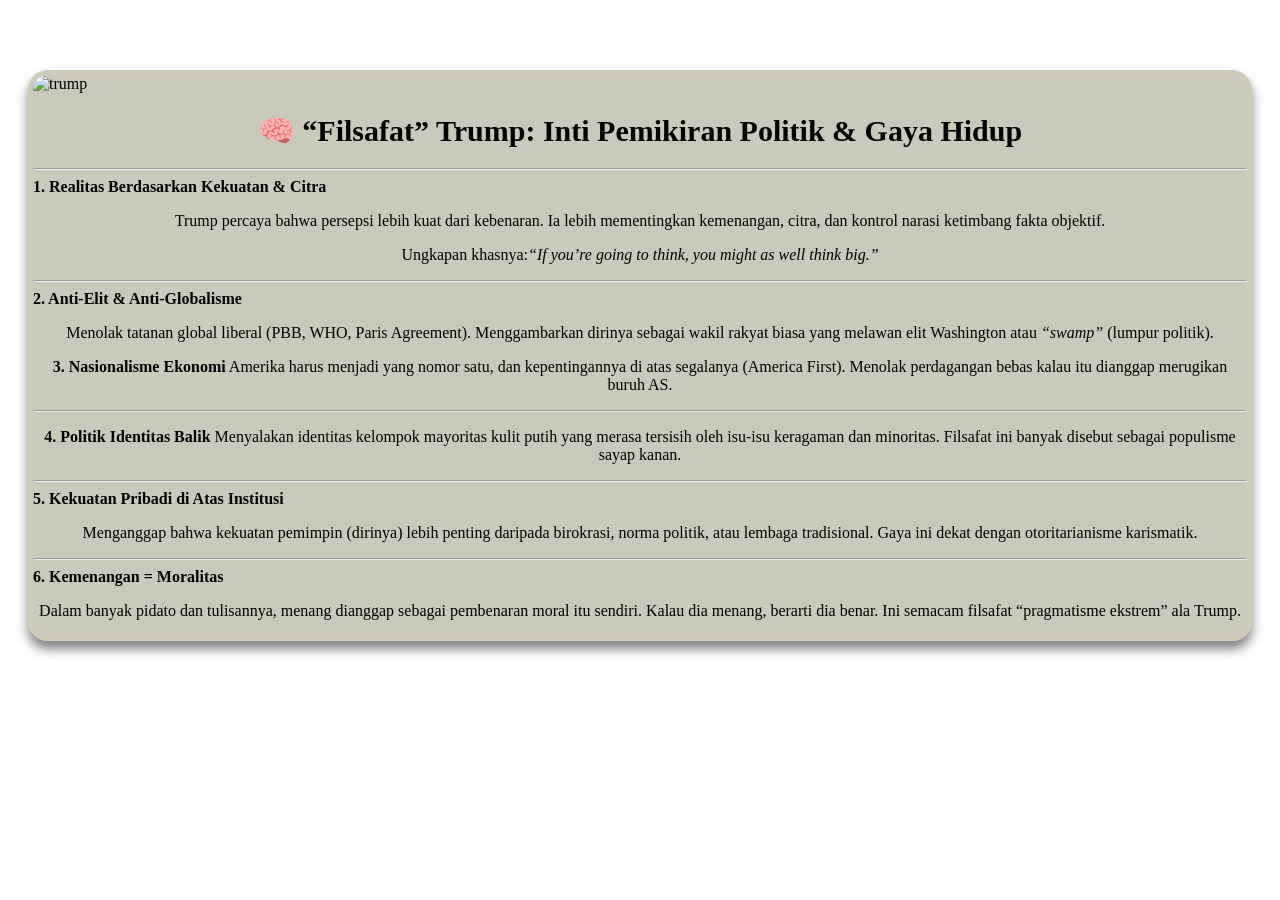
==== index.html @ bd8cfd14 "Rename dosabesartrump.html to index.html Signed-off-by: Cakren574 <sabriganten321@gmail.com>" ====
<!DOCTYPE html>
<html lang="in">
<head>
    <meta charset="UTF-8">
    <title>Judul halaman</title>
 <style>
     body {
      backgroun-color: #04040473;
      }
       
     .card {         
     background-color: #7d7d5e69;
     border-radius: 20px;
     border: 5px solid #e6d3ad29;
     box-shadow: 0 8px 12px rgba(0,0,0,0.5);
     overflow: hidden;
     transition: transform 0.3s ease;
     }
     
    .card-container {
  display: grid;
  grid-template-columns: repeat(auto-fit, minmax(250px, 1fr));
  gap: 20px;
  margin: 50px auto 50px;
  padding: 20px
  
}     

    .card img {
  width: 300px;
  height: 330px;
}
.card img:hover{
    transform: scale(1.10)
}

    .card p {
   text-align: center; 
}
     h1 {
         text-align: center;
         font-size: 30px
     }
 </style>   
</head>

<body>
    
        
    <div class="card-container">
    <div class="card">
        
       <img src="https://cdn.pixabay.com/photo/2017/11/28/09/58/trump-2983195_1280.png" alt="trump">
       <p> 
         <h1> 🧠 “Filsafat” Trump: Inti Pemikiran Politik & Gaya Hidup</h1>
<hr>
<b>1. Realitas Berdasarkan Kekuatan & Citra</b>
<p>
Trump percaya bahwa persepsi lebih kuat dari kebenaran. Ia lebih mementingkan kemenangan, citra, dan kontrol narasi ketimbang fakta objektif.
    <p>
Ungkapan khasnya:<i>“If you’re going to think, you might as well think big.” </i>
</p>
</p>
<hr>
<b>2. Anti-Elit & Anti-Globalisme</b>

<p>
Menolak tatanan global liberal (PBB, WHO, Paris Agreement).

Menggambarkan dirinya sebagai wakil rakyat biasa yang melawan elit Washington atau <i>“swamp”</i> (lumpur politik).
</p>
<p>
<b>3. Nasionalisme Ekonomi</b>

Amerika harus menjadi yang nomor satu, dan kepentingannya di atas segalanya (America First).

Menolak perdagangan bebas kalau itu dianggap merugikan buruh AS.
</p>
<hr>
<p>
<b>4. Politik Identitas Balik</b>

Menyalakan identitas kelompok mayoritas kulit putih yang merasa tersisih oleh isu-isu keragaman dan minoritas.

Filsafat ini banyak disebut sebagai populisme sayap kanan.
</p>
<hr>

<b>5. Kekuatan Pribadi di Atas Institusi</b>
<p>
Menganggap bahwa kekuatan pemimpin (dirinya) lebih penting daripada birokrasi, norma politik, atau lembaga tradisional.

Gaya ini dekat dengan otoritarianisme karismatik.
</p>
<hr>

<b>6. Kemenangan = Moralitas</b>
<p>
Dalam banyak pidato dan tulisannya, menang dianggap sebagai pembenaran moral itu sendiri.

Kalau dia menang, berarti dia benar. Ini semacam filsafat “pragmatisme ekstrem” ala Trump.
</p>
    </div>
    </div>
    
</body>
</html>
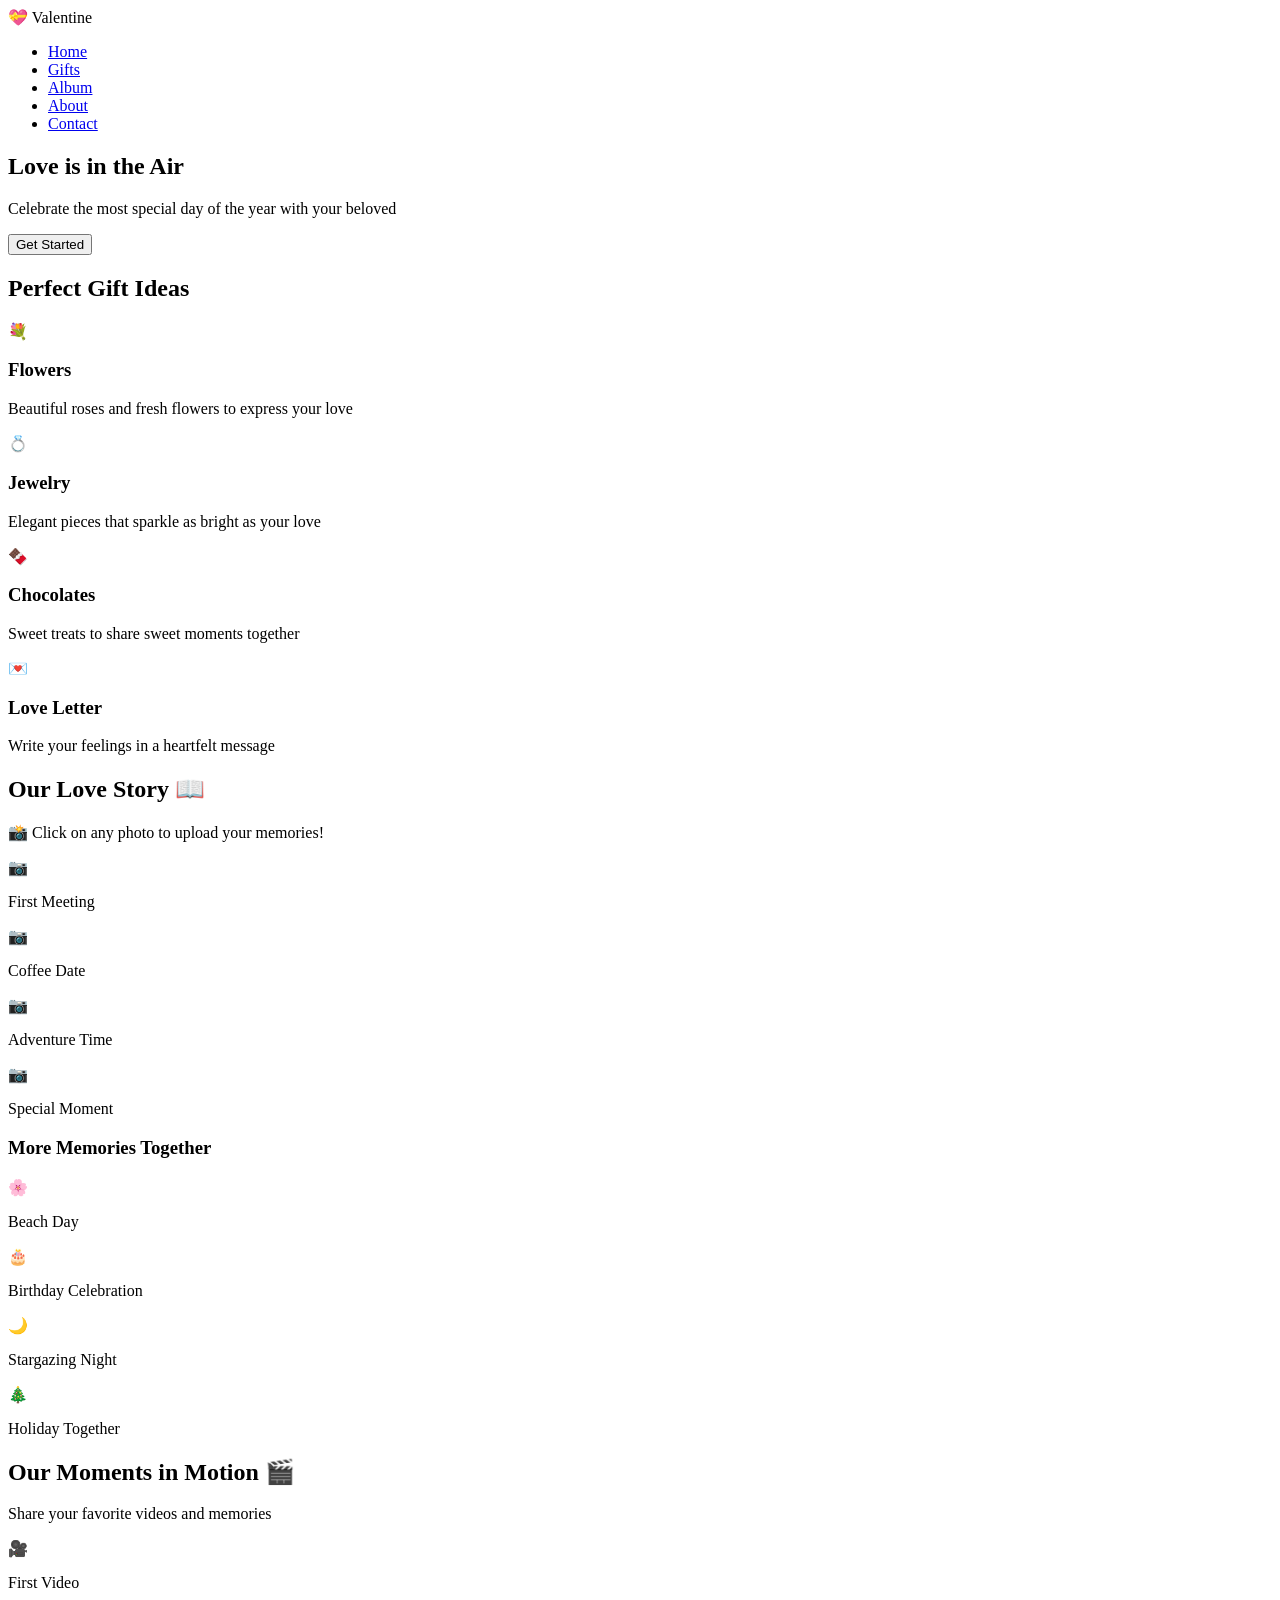
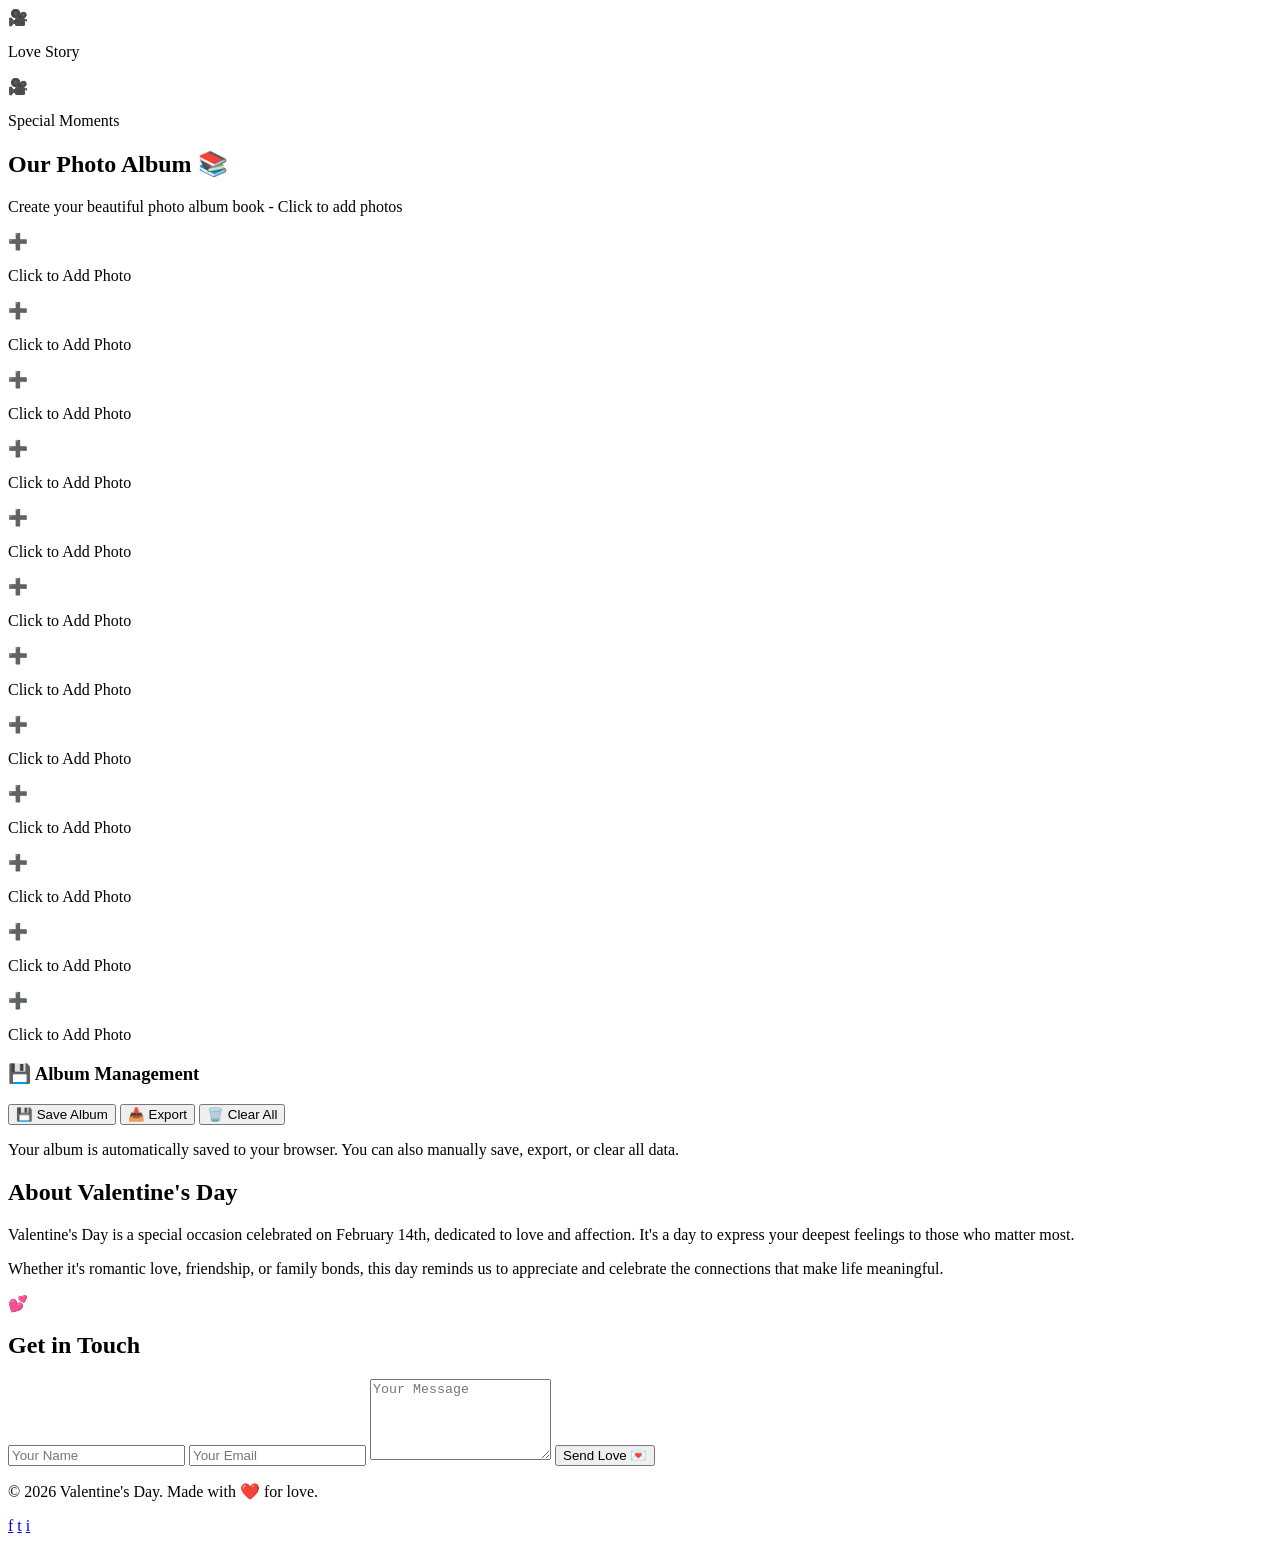
==== commit bf7d486b: "pc Signed-off-by: Cakren574 <sabriganten321@gmail.com>" ====
--- a/index.html
+++ b/index.html
@@ -1,107 +1,388 @@
 <!DOCTYPE html>
-<html lang="in">
+<html lang="en">
+
 <head>
-    <meta charset="UTF-8">
-    <title>Judul halaman</title>
- <style>
-     body {
-      backgroun-color: #04040473;
-      }
-       
-     .card {         
-     background-color: #7d7d5e69;
-     border-radius: 20px;
-     border: 5px solid #e6d3ad29;
-     box-shadow: 0 8px 12px rgba(0,0,0,0.5);
-     overflow: hidden;
-     transition: transform 0.3s ease;
-     }
-     
-    .card-container {
-  display: grid;
-  grid-template-columns: repeat(auto-fit, minmax(250px, 1fr));
-  gap: 20px;
-  margin: 50px auto 50px;
-  padding: 20px
-  
-}     
-
-    .card img {
-  width: 300px;
-  height: 330px;
-}
-.card img:hover{
-    transform: scale(1.10)
-}
-
-    .card p {
-   text-align: center; 
-}
-     h1 {
-         text-align: center;
-         font-size: 30px
-     }
- </style>   
+	<meta charset="UTF-8">
+	<meta name="viewport" content="width=device-width, initial-scale=1.0">
+	<title>Valentine's Day - Love is in the Air</title>
+	<link rel="stylesheet" href="css/style.css">
 </head>
 
 <body>
-    
-        
-    <div class="card-container">
-    <div class="card">
-        
-       <img src="https://cdn.pixabay.com/photo/2017/11/28/09/58/trump-2983195_1280.png" alt="trump">
-       <p> 
-         <h1> 🧠 “Filsafat” Trump: Inti Pemikiran Politik & Gaya Hidup</h1>
-<hr>
-<b>1. Realitas Berdasarkan Kekuatan & Citra</b>
-<p>
-Trump percaya bahwa persepsi lebih kuat dari kebenaran. Ia lebih mementingkan kemenangan, citra, dan kontrol narasi ketimbang fakta objektif.
-    <p>
-Ungkapan khasnya:<i>“If you’re going to think, you might as well think big.” </i>
-</p>
-</p>
-<hr>
-<b>2. Anti-Elit & Anti-Globalisme</b>
-
-<p>
-Menolak tatanan global liberal (PBB, WHO, Paris Agreement).
-
-Menggambarkan dirinya sebagai wakil rakyat biasa yang melawan elit Washington atau <i>“swamp”</i> (lumpur politik).
-</p>
-<p>
-<b>3. Nasionalisme Ekonomi</b>
-
-Amerika harus menjadi yang nomor satu, dan kepentingannya di atas segalanya (America First).
-
-Menolak perdagangan bebas kalau itu dianggap merugikan buruh AS.
-</p>
-<hr>
-<p>
-<b>4. Politik Identitas Balik</b>
-
-Menyalakan identitas kelompok mayoritas kulit putih yang merasa tersisih oleh isu-isu keragaman dan minoritas.
-
-Filsafat ini banyak disebut sebagai populisme sayap kanan.
-</p>
-<hr>
-
-<b>5. Kekuatan Pribadi di Atas Institusi</b>
-<p>
-Menganggap bahwa kekuatan pemimpin (dirinya) lebih penting daripada birokrasi, norma politik, atau lembaga tradisional.
-
-Gaya ini dekat dengan otoritarianisme karismatik.
-</p>
-<hr>
-
-<b>6. Kemenangan = Moralitas</b>
-<p>
-Dalam banyak pidato dan tulisannya, menang dianggap sebagai pembenaran moral itu sendiri.
-
-Kalau dia menang, berarti dia benar. Ini semacam filsafat “pragmatisme ekstrem” ala Trump.
-</p>
-    </div>
-    </div>
-    
+	<!-- Navigation -->
+	<nav class="navbar">
+		<div class="container">
+			<div class="logo">💝 Valentine</div>
+			<ul class="nav-links">
+				<li><a href="#home">Home</a></li>
+				<li><a href="#gifts">Gifts</a></li>
+				<li><a href="#album">Album</a></li>
+				<li><a href="#about">About</a></li>
+				<li><a href="#contact">Contact</a></li>
+			</ul>
+			<div class="hamburger">
+				<span></span>
+				<span></span>
+				<span></span>
+			</div>
+		</div>
+	</nav>
+
+	<!-- Hero Section -->
+	<section id="home" class="hero">
+		<div class="stars"></div>
+		<div class="container hero-content">
+			<h1 class="hero-title">Love is in the Air</h1>
+			<p class="hero-subtitle">Celebrate the most special day of the year with your beloved</p>
+			<button class="cta-button">Get Started</button>
+		</div>
+	</section>
+
+	<!-- Floating Hearts -->
+	<div class="hearts-container">
+		<div class="heart"></div>
+		<div class="heart"></div>
+		<div class="heart"></div>
+		<div class="heart"></div>
+		<div class="heart"></div>
+	</div>
+
+	<!-- Gifts Section -->
+	<section id="gifts" class="gifts">
+		<div class="container">
+			<h2 class="section-title">Perfect Gift Ideas</h2>
+			<div class="gifts-grid">
+				<div class="gift-card">
+					<div class="gift-icon">💐</div>
+					<h3>Flowers</h3>
+					<p>Beautiful roses and fresh flowers to express your love</p>
+				</div>
+				<div class="gift-card">
+					<div class="gift-icon">💍</div>
+					<h3>Jewelry</h3>
+					<p>Elegant pieces that sparkle as bright as your love</p>
+				</div>
+				<div class="gift-card">
+					<div class="gift-icon">🍫</div>
+					<h3>Chocolates</h3>
+					<p>Sweet treats to share sweet moments together</p>
+				</div>
+				<div class="gift-card">
+					<div class="gift-icon">💌</div>
+					<h3>Love Letter</h3>
+					<p>Write your feelings in a heartfelt message</p>
+				</div>
+			</div>
+		</div>
+	</section>
+
+	<!-- Memory Album Section -->
+	<section id="album" class="memory-album">
+		<div class="container">
+			<h2 class="section-title">Our Love Story 📖</h2>
+
+			<!-- Image Upload Section -->
+			<div class="upload-section">
+				<p class="upload-text">📸 Click on any photo to upload your memories!</p>
+			</div>
+
+			<div class="album-container">
+				<!-- Left Page -->
+				<div class="album-page left-page">
+					<div class="page-content">
+						<div class="photo-grid">
+							<div class="photo-card" onclick="triggerUpload(this, 'First Meeting')">
+								<div class="photo-placeholder">📷</div>
+								<p class="photo-caption">First Meeting</p>
+								<input type="file" class="image-input" accept="image/*" style="display: none;">
+							</div>
+							<div class="photo-card" onclick="triggerUpload(this, 'Coffee Date')">
+								<div class="photo-placeholder">📷</div>
+								<p class="photo-caption">Coffee Date</p>
+								<input type="file" class="image-input" accept="image/*" style="display: none;">
+							</div>
+						</div>
+					</div>
+				</div>
+
+				<!-- Spine -->
+				<div class="album-spine"></div>
+
+				<!-- Right Page -->
+				<div class="album-page right-page">
+					<div class="page-content">
+						<div class="photo-grid">
+							<div class="photo-card" onclick="triggerUpload(this, 'Adventure Time')">
+								<div class="photo-placeholder">📷</div>
+								<p class="photo-caption">Adventure Time</p>
+								<input type="file" class="image-input" accept="image/*" style="display: none;">
+							</div>
+							<div class="photo-card" onclick="triggerUpload(this, 'Special Moment')">
+								<div class="photo-placeholder">📷</div>
+								<p class="photo-caption">Special Moment</p>
+								<input type="file" class="image-input" accept="image/*" style="display: none;">
+							</div>
+						</div>
+					</div>
+				</div>
+			</div>
+
+			<!-- Photo Grid Below Book -->
+			<div class="additional-photos">
+				<h3 class="subsection-title">More Memories Together</h3>
+				<div class="memories-grid">
+					<div class="memory-card" onclick="triggerUpload(this, 'Beach Day')">
+						<div class="memory-placeholder">🌸</div>
+						<p>Beach Day</p>
+						<input type="file" class="image-input" accept="image/*" style="display: none;">
+					</div>
+					<div class="memory-card" onclick="triggerUpload(this, 'Birthday Celebration')">
+						<div class="memory-placeholder">🎂</div>
+						<p>Birthday Celebration</p>
+						<input type="file" class="image-input" accept="image/*" style="display: none;">
+					</div>
+					<div class="memory-card" onclick="triggerUpload(this, 'Stargazing Night')">
+						<div class="memory-placeholder">🌙</div>
+						<p>Stargazing Night</p>
+						<input type="file" class="image-input" accept="image/*" style="display: none;">
+					</div>
+					<div class="memory-card" onclick="triggerUpload(this, 'Holiday Together')">
+						<div class="memory-placeholder">🎄</div>
+						<p>Holiday Together</p>
+						<input type="file" class="image-input" accept="image/*" style="display: none;">
+					</div>
+				</div>
+			</div>
+		</div>
+	</section>
+
+	<!-- Videos Section -->
+	<section id="videos" class="videos-section">
+		<div class="container">
+			<h2 class="section-title">Our Moments in Motion 🎬</h2>
+			<p class="section-subtitle">Share your favorite videos and memories</p>
+
+			<div class="videos-grid">
+				<div class="video-frame">
+					<div class="video-placeholder">🎥</div>
+					<p class="video-caption">First Video</p>
+					<input type="file" class="video-input" accept="video/*" style="display: none;">
+					<video class="video-player" style="display: none;" controls></video>
+				</div>
+				<div class="video-frame">
+					<div class="video-placeholder">🎥</div>
+					<p class="video-caption">Love Story</p>
+					<input type="file" class="video-input" accept="video/*" style="display: none;">
+					<video class="video-player" style="display: none;" controls></video>
+				</div>
+				<div class="video-frame">
+					<div class="video-placeholder">🎥</div>
+					<p class="video-caption">Special Moments</p>
+					<input type="file" class="video-input" accept="video/*" style="display: none;">
+					<video class="video-player" style="display: none;" controls></video>
+				</div>
+			</div>
+		</div>
+	</section>
+
+	<!-- Photo Album Book Section -->
+	<section id="photoalbum" class="photo-album-section">
+		<div class="container">
+			<h2 class="section-title">Our Photo Album 📚</h2>
+			<p class="section-subtitle">Create your beautiful photo album book - Click to add photos</p>
+
+			<div class="album-book-wrapper">
+				<!-- Photo Album Grid -->
+				<div class="photo-album-grid">
+					<!-- Photo Slot 1 -->
+					<div class="album-photo-slot" onclick="triggerPhotoUpload(this)">
+						<input type="file" class="album-photo-input" accept="image/*" style="display: none;">
+						<div class="photo-slot-content">
+							<div class="add-icon">➕</div>
+							<p>Click to Add Photo</p>
+						</div>
+						<img class="album-photo-img" style="display: none;">
+					</div>
+
+					<!-- Photo Slot 2 -->
+					<div class="album-photo-slot" onclick="triggerPhotoUpload(this)">
+						<input type="file" class="album-photo-input" accept="image/*" style="display: none;">
+						<div class="photo-slot-content">
+							<div class="add-icon">➕</div>
+							<p>Click to Add Photo</p>
+						</div>
+						<img class="album-photo-img" style="display: none;">
+					</div>
+
+					<!-- Photo Slot 3 -->
+					<div class="album-photo-slot" onclick="triggerPhotoUpload(this)">
+						<input type="file" class="album-photo-input" accept="image/*" style="display: none;">
+						<div class="photo-slot-content">
+							<div class="add-icon">➕</div>
+							<p>Click to Add Photo</p>
+						</div>
+						<img class="album-photo-img" style="display: none;">
+					</div>
+
+					<!-- Photo Slot 4 -->
+					<div class="album-photo-slot" onclick="triggerPhotoUpload(this)">
+						<input type="file" class="album-photo-input" accept="image/*" style="display: none;">
+						<div class="photo-slot-content">
+							<div class="add-icon">➕</div>
+							<p>Click to Add Photo</p>
+						</div>
+						<img class="album-photo-img" style="display: none;">
+					</div>
+
+					<!-- Photo Slot 5 -->
+					<div class="album-photo-slot" onclick="triggerPhotoUpload(this)">
+						<input type="file" class="album-photo-input" accept="image/*" style="display: none;">
+						<div class="photo-slot-content">
+							<div class="add-icon">➕</div>
+							<p>Click to Add Photo</p>
+						</div>
+						<img class="album-photo-img" style="display: none;">
+					</div>
+
+					<!-- Photo Slot 6 -->
+					<div class="album-photo-slot" onclick="triggerPhotoUpload(this)">
+						<input type="file" class="album-photo-input" accept="image/*" style="display: none;">
+						<div class="photo-slot-content">
+							<div class="add-icon">➕</div>
+							<p>Click to Add Photo</p>
+						</div>
+						<img class="album-photo-img" style="display: none;">
+					</div>
+
+					<!-- Photo Slot 7 -->
+					<div class="album-photo-slot" onclick="triggerPhotoUpload(this)">
+						<input type="file" class="album-photo-input" accept="image/*" style="display: none;">
+						<div class="photo-slot-content">
+							<div class="add-icon">➕</div>
+							<p>Click to Add Photo</p>
+						</div>
+						<img class="album-photo-img" style="display: none;">
+					</div>
+
+					<!-- Photo Slot 8 -->
+					<div class="album-photo-slot" onclick="triggerPhotoUpload(this)">
+						<input type="file" class="album-photo-input" accept="image/*" style="display: none;">
+						<div class="photo-slot-content">
+							<div class="add-icon">➕</div>
+							<p>Click to Add Photo</p>
+						</div>
+						<img class="album-photo-img" style="display: none;">
+					</div>
+
+					<!-- Photo Slot 9 -->
+					<div class="album-photo-slot" onclick="triggerPhotoUpload(this)">
+						<input type="file" class="album-photo-input" accept="image/*" style="display: none;">
+						<div class="photo-slot-content">
+							<div class="add-icon">➕</div>
+							<p>Click to Add Photo</p>
+						</div>
+						<img class="album-photo-img" style="display: none;">
+					</div>
+
+					<!-- Photo Slot 10 -->
+					<div class="album-photo-slot" onclick="triggerPhotoUpload(this)">
+						<input type="file" class="album-photo-input" accept="image/*" style="display: none;">
+						<div class="photo-slot-content">
+							<div class="add-icon">➕</div>
+							<p>Click to Add Photo</p>
+						</div>
+						<img class="album-photo-img" style="display: none;">
+					</div>
+
+					<!-- Photo Slot 11 -->
+					<div class="album-photo-slot" onclick="triggerPhotoUpload(this)">
+						<input type="file" class="album-photo-input" accept="image/*" style="display: none;">
+						<div class="photo-slot-content">
+							<div class="add-icon">➕</div>
+							<p>Click to Add Photo</p>
+						</div>
+						<img class="album-photo-img" style="display: none;">
+					</div>
+
+					<!-- Photo Slot 12 -->
+					<div class="album-photo-slot" onclick="triggerPhotoUpload(this)">
+						<input type="file" class="album-photo-input" accept="image/*" style="display: none;">
+						<div class="photo-slot-content">
+							<div class="add-icon">➕</div>
+							<p>Click to Add Photo</p>
+						</div>
+						<img class="album-photo-img" style="display: none;">
+					</div>
+				</div>
+			</div>
+
+			<!-- Save Controls -->
+			<div class="save-controls">
+				<h3 class="controls-title">💾 Album Management</h3>
+				<div class="controls-buttons">
+					<button class="control-btn save-btn" onclick="saveAlbumData()">
+						<span class="btn-icon">💾</span>
+						<span class="btn-text">Save Album</span>
+					</button>
+					<button class="control-btn export-btn" onclick="exportAlbumData()">
+						<span class="btn-icon">📥</span>
+						<span class="btn-text">Export</span>
+					</button>
+					<button class="control-btn clear-btn" onclick="clearAlbumData()">
+						<span class="btn-icon">🗑️</span>
+						<span class="btn-text">Clear All</span>
+					</button>
+				</div>
+				<p class="controls-info">Your album is automatically saved to your browser. You can also manually save,
+					export, or clear all data.</p>
+			</div>
+		</div>
+	</section>
+
+	<!-- About Section -->
+	<section id="about" class="about">
+		<div class="container">
+			<h2 class="section-title">About Valentine's Day</h2>
+			<div class="about-content">
+				<div class="about-text">
+					<p>Valentine's Day is a special occasion celebrated on February 14th, dedicated to love and
+						affection. It's a day to express your deepest feelings to those who matter most.</p>
+					<p>Whether it's romantic love, friendship, or family bonds, this day reminds us to appreciate and
+						celebrate the connections that make life meaningful.</p>
+				</div>
+				<div class="about-image">
+					<div class="heart-large">💕</div>
+				</div>
+			</div>
+		</div>
+	</section>
+
+	<!-- Contact Section -->
+	<section id="contact" class="contact">
+		<div class="container">
+			<h2 class="section-title">Get in Touch</h2>
+			<form class="contact-form">
+				<input type="text" placeholder="Your Name" required>
+				<input type="email" placeholder="Your Email" required>
+				<textarea placeholder="Your Message" rows="5" required></textarea>
+				<button type="submit" class="submit-button">Send Love 💌</button>
+			</form>
+		</div>
+	</section>
+
+	<!-- Footer -->
+	<footer class="footer">
+		<div class="container">
+			<p>&copy; 2026 Valentine's Day. Made with ❤️ for love.</p>
+			<div class="social-links">
+				<a href="#" class="social-icon">f</a>
+				<a href="#" class="social-icon">t</a>
+				<a href="#" class="social-icon">i</a>
+			</div>
+		</div>
+	</footer>
+
+	<script src="javascript/script.js"></script>
 </body>
-</html>
+
+</html>
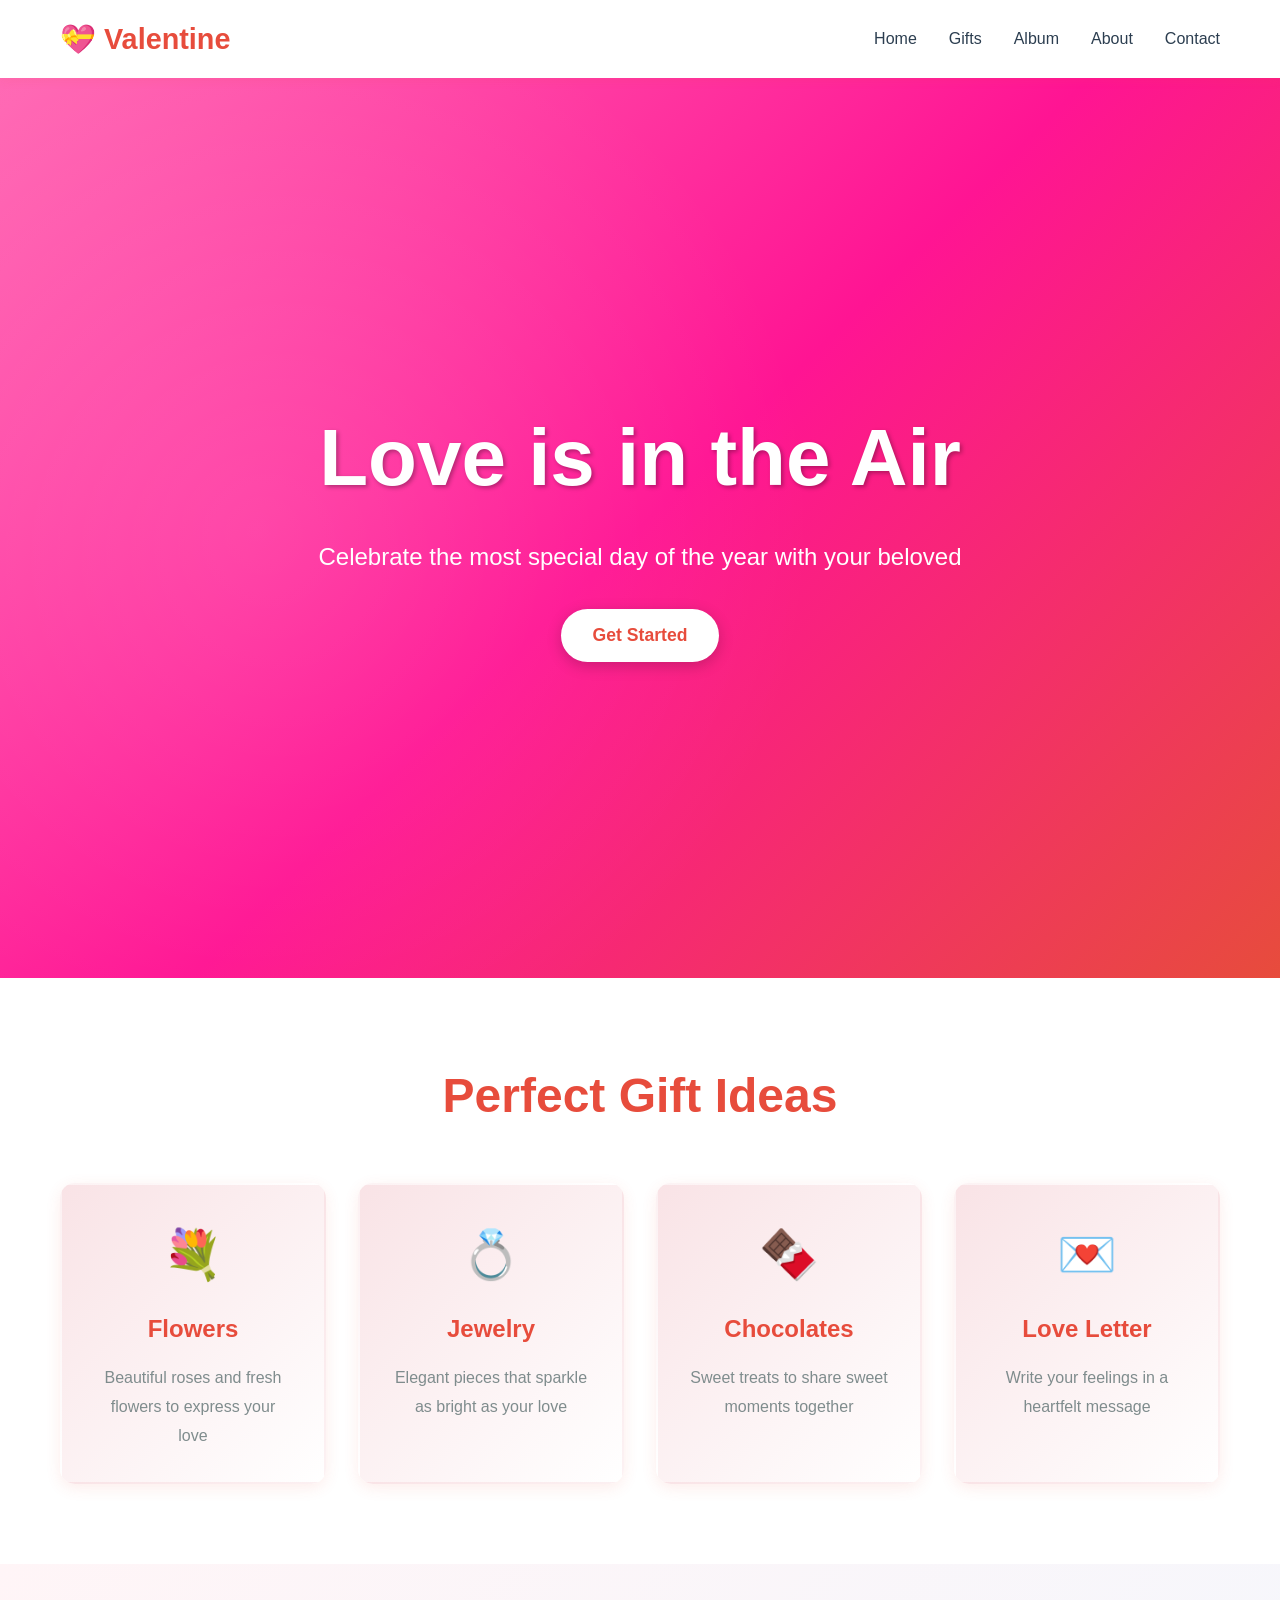
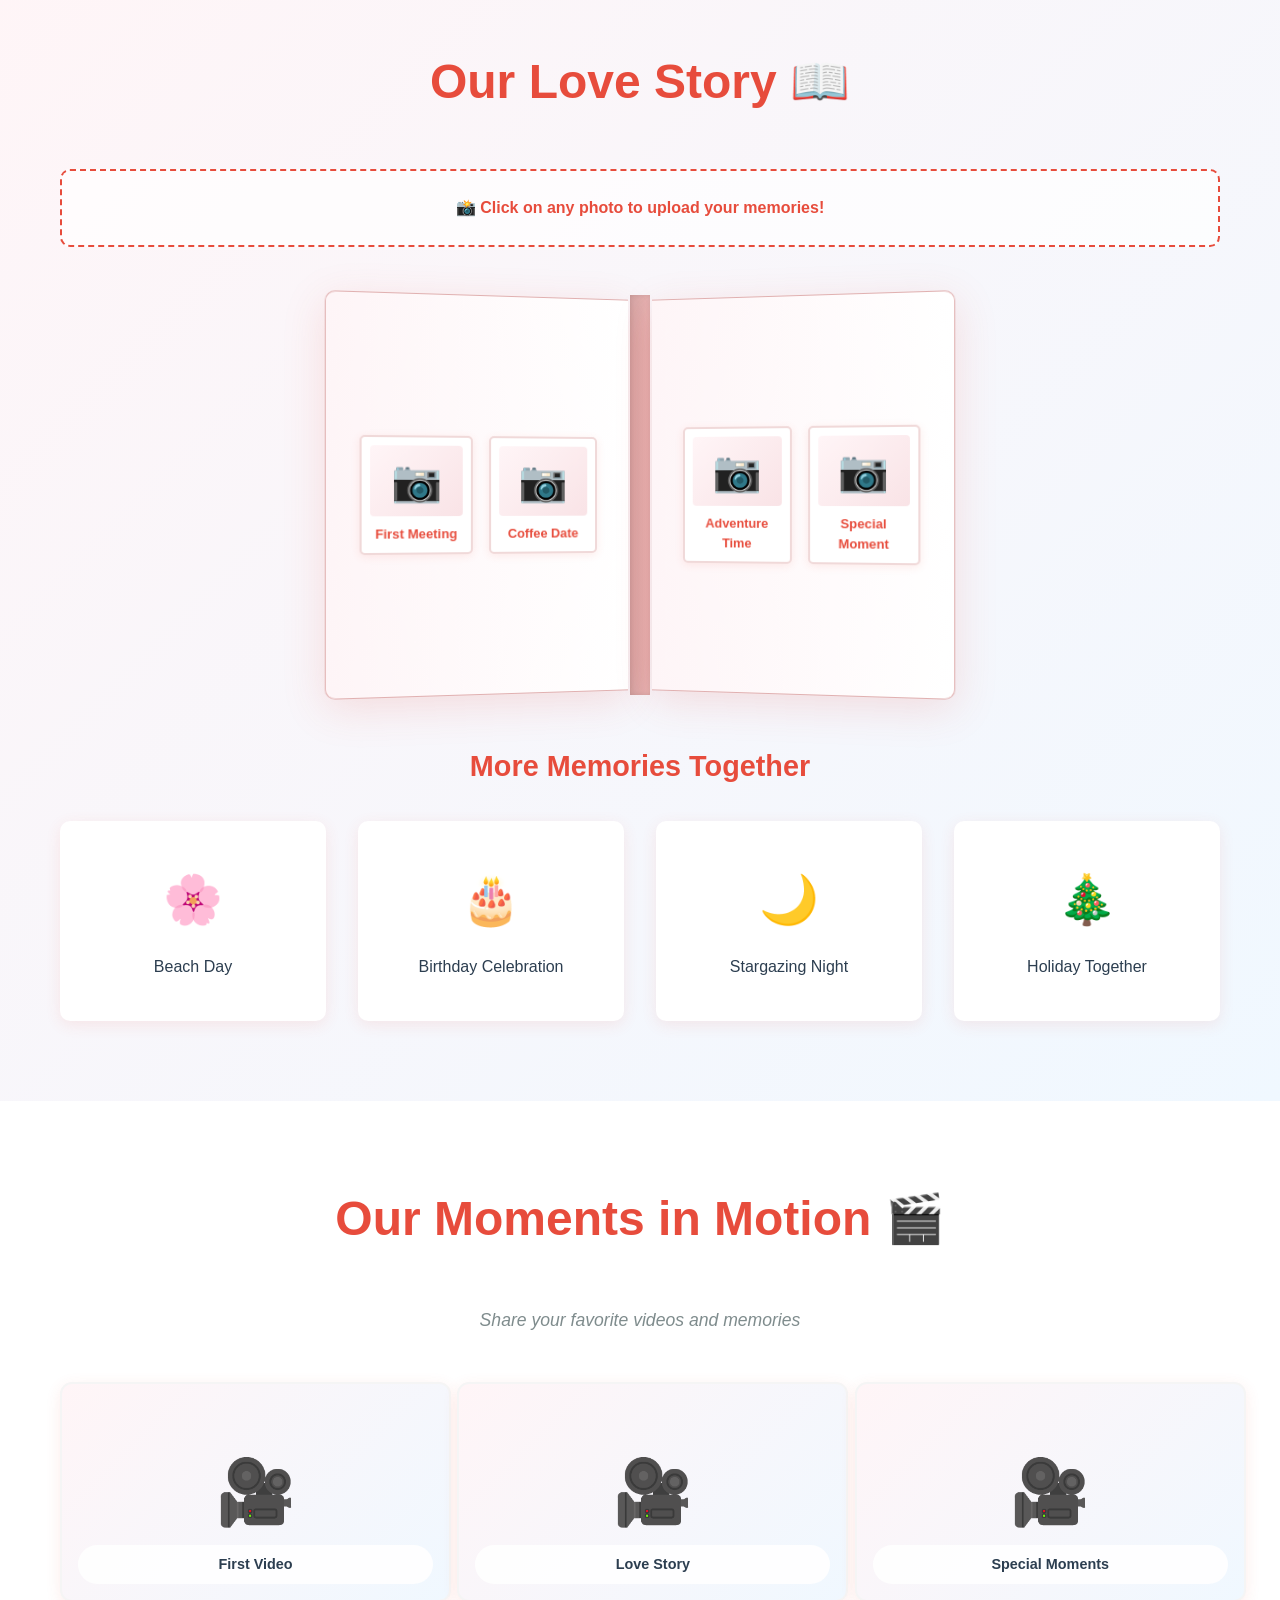
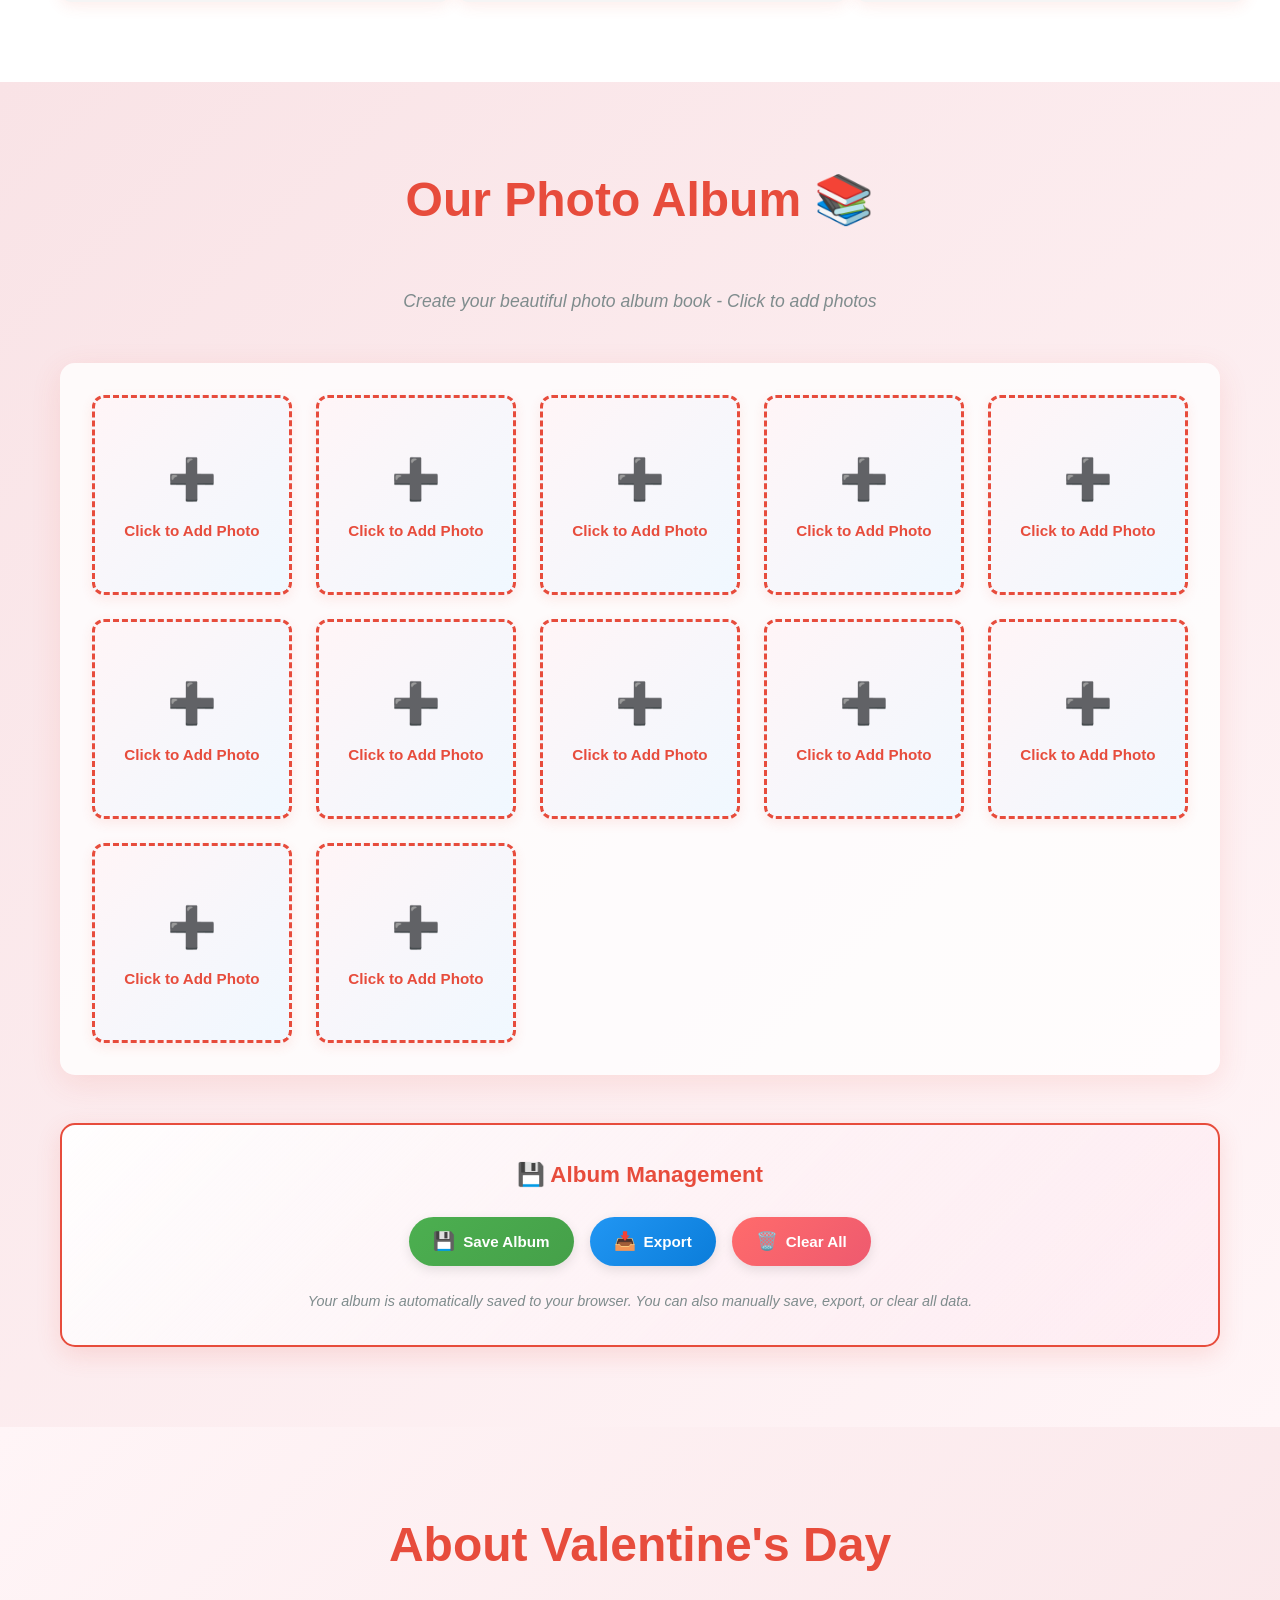
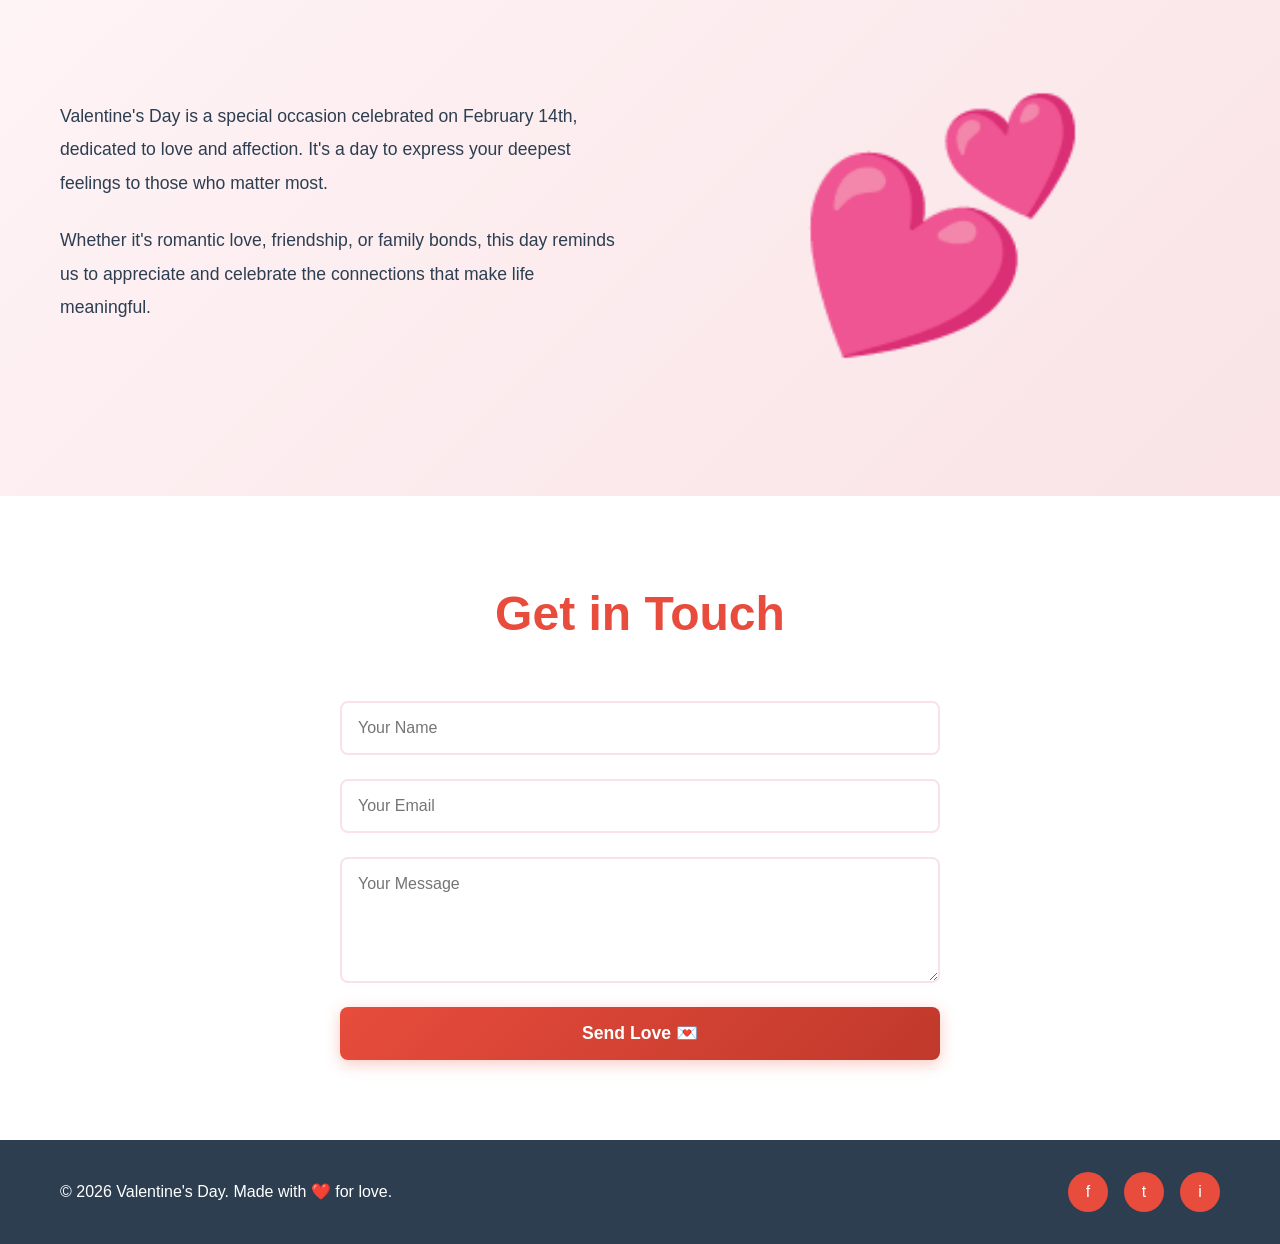
==== commit f825bee2: "Update stylesheet link in index.html Signed-off-by: Cakren574 <sabriganten321@gmail.com>" ====
--- a/index.html
+++ b/index.html
@@ -5,7 +5,7 @@
 	<meta charset="UTF-8">
 	<meta name="viewport" content="width=device-width, initial-scale=1.0">
 	<title>Valentine's Day - Love is in the Air</title>
-	<link rel="stylesheet" href="css/style.css">
+	<link rel="stylesheet" href="style.css">
 </head>
 
 <body>
@@ -385,4 +385,4 @@
 	<script src="javascript/script.js"></script>
 </body>
 
-</html>+</html>
--- a/style.css
+++ b/style.css
@@ -0,0 +1,1036 @@
+/* ===== Global Styles ===== */
+* {
+    margin: 0;
+    padding: 0;
+    box-sizing: border-box;
+}
+
+:root {
+    --primary-red: #e74c3c;
+    --dark-red: #c0392b;
+    --light-pink: #f9e3e6;
+    --white: #ffffff;
+    --dark-text: #2c3e50;
+    --light-text: #7f8c8d;
+}
+
+body {
+    font-family: 'Segoe UI', Tahoma, Geneva, Verdana, sans-serif;
+    line-height: 1.6;
+    color: var(--dark-text);
+    background: linear-gradient(135deg, #fff5f7 0%, #f9e3e6 100%);
+}
+
+html {
+    scroll-behavior: smooth;
+}
+
+.container {
+    max-width: 1200px;
+    margin: 0 auto;
+    padding: 0 20px;
+}
+
+/* ===== Navigation ===== */
+.navbar {
+    background: var(--white);
+    box-shadow: 0 2px 10px rgba(231, 76, 60, 0.1);
+    position: sticky;
+    top: 0;
+    z-index: 100;
+}
+
+.navbar .container {
+    display: flex;
+    justify-content: space-between;
+    align-items: center;
+    padding: 1rem 20px;
+}
+
+.logo {
+    font-size: 1.8rem;
+    font-weight: bold;
+    color: var(--primary-red);
+}
+
+.nav-links {
+    display: flex;
+    list-style: none;
+    gap: 2rem;
+}
+
+.nav-links a {
+    color: var(--dark-text);
+    text-decoration: none;
+    font-weight: 500;
+    transition: color 0.3s ease;
+}
+
+.nav-links a:hover {
+    color: var(--primary-red);
+}
+
+.hamburger {
+    display: none;
+    flex-direction: column;
+    cursor: pointer;
+    gap: 6px;
+}
+
+.hamburger span {
+    width: 25px;
+    height: 3px;
+    background: var(--primary-red);
+    border-radius: 3px;
+    transition: 0.3s ease;
+}
+
+/* ===== Hero Section ===== */
+.hero {
+    position: relative;
+    min-height: 100vh;
+    display: flex;
+    align-items: center;
+    justify-content: center;
+    background: linear-gradient(135deg, #ff69b4 0%, #ff1493 50%, #e74c3c 100%);
+    color: var(--white);
+    overflow: hidden;
+}
+
+.hero::before {
+    content: '';
+    position: absolute;
+    top: 0;
+    left: 0;
+    right: 0;
+    bottom: 0;
+    background: radial-gradient(circle at 20% 50%, rgba(255, 255, 255, 0.1) 0%, transparent 50%);
+    pointer-events: none;
+}
+
+.hero-content {
+    position: relative;
+    z-index: 2;
+    text-align: center;
+}
+
+.hero-title {
+    font-size: clamp(2.5rem, 8vw, 5rem);
+    margin-bottom: 1rem;
+    animation: fadeInDown 1s ease;
+    text-shadow: 2px 2px 4px rgba(0, 0, 0, 0.3);
+}
+
+.hero-subtitle {
+    font-size: clamp(1rem, 3vw, 1.5rem);
+    margin-bottom: 2rem;
+    animation: fadeInUp 1s ease 0.2s backwards;
+}
+
+.cta-button {
+    background: var(--white);
+    color: var(--primary-red);
+    border: none;
+    padding: 1rem 2rem;
+    font-size: 1.1rem;
+    font-weight: bold;
+    border-radius: 50px;
+    cursor: pointer;
+    transition: all 0.3s ease;
+    animation: fadeInUp 1s ease 0.4s backwards;
+    box-shadow: 0 4px 15px rgba(0, 0, 0, 0.2);
+}
+
+.cta-button:hover {
+    transform: translateY(-3px);
+    box-shadow: 0 6px 20px rgba(0, 0, 0, 0.3);
+}
+
+/* ===== Floating Hearts Animation ===== */
+.hearts-container {
+    position: fixed;
+    width: 100%;
+    height: 100%;
+    top: 0;
+    left: 0;
+    pointer-events: none;
+    z-index: 1;
+}
+
+.heart {
+    position: absolute;
+    width: 30px;
+    height: 30px;
+    opacity: 0.7;
+    font-size: 2rem;
+    animation: float 3s ease-in infinite;
+}
+
+.heart::before {
+    content: '💕';
+}
+
+.heart:nth-child(1) {
+    left: 10%;
+    animation-delay: 0s;
+    animation-duration: 4s;
+}
+
+.heart:nth-child(2) {
+    left: 30%;
+    animation-delay: 0.5s;
+    animation-duration: 3.5s;
+}
+
+.heart:nth-child(3) {
+    left: 50%;
+    animation-delay: 1s;
+    animation-duration: 4.5s;
+}
+
+.heart:nth-child(4) {
+    left: 70%;
+    animation-delay: 1.5s;
+    animation-duration: 3s;
+}
+
+.heart:nth-child(5) {
+    left: 90%;
+    animation-delay: 2s;
+    animation-duration: 4.2s;
+}
+
+/* ===== Gifts Section ===== */
+.gifts {
+    padding: 5rem 0;
+    background: var(--white);
+}
+
+.section-title {
+    font-size: clamp(2rem, 5vw, 3rem);
+    text-align: center;
+    margin-bottom: 3rem;
+    color: var(--primary-red);
+}
+
+.gifts-grid {
+    display: grid;
+    grid-template-columns: repeat(auto-fit, minmax(250px, 1fr));
+    gap: 2rem;
+}
+
+.gift-card {
+    background: linear-gradient(135deg, var(--light-pink), var(--white));
+    padding: 2rem;
+    border-radius: 15px;
+    text-align: center;
+    transition: all 0.3s ease;
+    box-shadow: 0 4px 15px rgba(231, 76, 60, 0.1);
+    border: 2px solid transparent;
+}
+
+.gift-card:hover {
+    transform: translateY(-10px);
+    box-shadow: 0 10px 30px rgba(231, 76, 60, 0.2);
+    border-color: var(--primary-red);
+}
+
+.gift-icon {
+    font-size: 3rem;
+    margin-bottom: 1rem;
+    transition: transform 0.3s ease;
+}
+
+.gift-card:hover .gift-icon {
+    transform: scale(1.2) rotate(10deg);
+}
+
+.gift-card h3 {
+    color: var(--primary-red);
+    margin-bottom: 1rem;
+    font-size: 1.5rem;
+}
+
+.gift-card p {
+    color: var(--light-text);
+    line-height: 1.8;
+}
+
+/* ===== About Section ===== */
+.about {
+    padding: 5rem 0;
+    background: linear-gradient(135deg, #fff5f7 0%, #f9e3e6 100%);
+}
+
+.about-content {
+    display: grid;
+    grid-template-columns: 1fr 1fr;
+    gap: 3rem;
+    align-items: center;
+}
+
+.about-text p {
+    font-size: 1.1rem;
+    line-height: 1.9;
+    margin-bottom: 1.5rem;
+    color: var(--dark-text);
+}
+
+.about-image {
+    display: flex;
+    justify-content: center;
+    align-items: center;
+}
+
+.heart-large {
+    font-size: 15rem;
+    animation: heartBeat 1.5s ease-in-out infinite;
+}
+
+/* ===== Contact Section ===== */
+.contact {
+    padding: 5rem 0;
+    background: var(--white);
+}
+
+.contact-form {
+    max-width: 600px;
+    margin: 0 auto;
+    display: flex;
+    flex-direction: column;
+    gap: 1.5rem;
+}
+
+.contact-form input,
+.contact-form textarea {
+    padding: 1rem;
+    border: 2px solid var(--light-pink);
+    border-radius: 8px;
+    font-family: inherit;
+    font-size: 1rem;
+    transition: border-color 0.3s ease;
+}
+
+.contact-form input:focus,
+.contact-form textarea:focus {
+    outline: none;
+    border-color: var(--primary-red);
+    box-shadow: 0 0 10px rgba(231, 76, 60, 0.2);
+}
+
+.submit-button {
+    background: linear-gradient(135deg, var(--primary-red), var(--dark-red));
+    color: var(--white);
+    border: none;
+    padding: 1rem 2rem;
+    font-size: 1.1rem;
+    font-weight: bold;
+    border-radius: 8px;
+    cursor: pointer;
+    transition: all 0.3s ease;
+    box-shadow: 0 4px 15px rgba(231, 76, 60, 0.3);
+}
+
+.submit-button:hover {
+    transform: translateY(-3px);
+    box-shadow: 0 6px 25px rgba(231, 76, 60, 0.4);
+}
+
+.submit-button:active {
+    transform: translateY(-1px);
+}
+
+/* ===== Footer ===== */
+.footer {
+    background: var(--dark-text);
+    color: var(--white);
+    padding: 2rem 0;
+    text-align: center;
+}
+
+.footer .container {
+    display: flex;
+    justify-content: space-between;
+    align-items: center;
+    flex-wrap: wrap;
+    gap: 1rem;
+}
+
+.social-links {
+    display: flex;
+    gap: 1rem;
+}
+
+.social-icon {
+    display: inline-flex;
+    align-items: center;
+    justify-content: center;
+    width: 40px;
+    height: 40px;
+    background: var(--primary-red);
+    color: var(--white);
+    border-radius: 50%;
+    text-decoration: none;
+    transition: transform 0.3s ease;
+}
+
+.social-icon:hover {
+    transform: scale(1.2);
+}
+
+/* ===== Animations ===== */
+@keyframes fadeInDown {
+    from {
+        opacity: 0;
+        transform: translateY(-30px);
+    }
+
+    to {
+        opacity: 1;
+        transform: translateY(0);
+    }
+}
+
+@keyframes fadeInUp {
+    from {
+        opacity: 0;
+        transform: translateY(30px);
+    }
+
+    to {
+        opacity: 1;
+        transform: translateY(0);
+    }
+}
+
+@keyframes float {
+    0% {
+        transform: translateY(100vh) translateX(0);
+        opacity: 0;
+    }
+
+    10% {
+        opacity: 0.7;
+    }
+
+    90% {
+        opacity: 0.7;
+    }
+
+    100% {
+        transform: translateY(-100vh) translateX(100px);
+        opacity: 0;
+    }
+}
+
+@keyframes heartBeat {
+
+    0%,
+    100% {
+        transform: scale(1);
+    }
+
+    25% {
+        transform: scale(1.1);
+    }
+
+    50% {
+        transform: scale(1);
+    }
+}
+
+/* ===== Memory Album Section ===== */
+.memory-album {
+    padding: 5rem 0;
+    background: linear-gradient(135deg, #fff5f7 0%, #f0f8ff 100%);
+}
+
+.upload-section {
+    text-align: center;
+    margin: 2rem 0;
+    padding: 1.5rem;
+    background: rgba(255, 255, 255, 0.7);
+    border-radius: 10px;
+    border: 2px dashed var(--primary-red);
+}
+
+.upload-text {
+    color: var(--primary-red);
+    font-weight: 600;
+    font-size: 1rem;
+}
+
+.album-container {
+    display: flex;
+    justify-content: center;
+    align-items: center;
+    margin: 3rem 0;
+    gap: 0;
+    perspective: 1000px;
+}
+
+.album-page {
+    width: 300px;
+    height: 400px;
+    background: linear-gradient(to right, #fef5f7, #ffffff);
+    border: 1px solid #e0b0b0;
+    padding: 2rem;
+    box-shadow: 0 10px 40px rgba(231, 76, 60, 0.15);
+    transition: transform 0.3s ease;
+}
+
+.album-page:hover {
+    transform: translateY(-10px);
+}
+
+.left-page {
+    border-radius: 10px 0 0 10px;
+    border-right: none;
+    transform: perspective(1200px) rotateY(5deg);
+}
+
+.right-page {
+    border-radius: 0 10px 10px 0;
+    border-left: none;
+    transform: perspective(1200px) rotateY(-5deg);
+}
+
+.album-spine {
+    width: 20px;
+    height: 400px;
+    background: linear-gradient(to right, #d4a5a5, #e8b4b4);
+    box-shadow: inset 0 0 5px rgba(0, 0, 0, 0.1);
+}
+
+.page-content {
+    height: 100%;
+    display: flex;
+    flex-direction: column;
+    justify-content: space-around;
+}
+
+.photo-grid {
+    display: grid;
+    grid-template-columns: 1fr 1fr;
+    gap: 1rem;
+}
+
+.photo-card {
+    background: #fff;
+    border: 2px solid #f0d9d9;
+    border-radius: 5px;
+    padding: 0.5rem;
+    text-align: center;
+    transition: all 0.3s ease;
+    box-shadow: 0 2px 8px rgba(231, 76, 60, 0.1);
+    cursor: pointer;
+    position: relative;
+    overflow: hidden;
+}
+
+.photo-card:hover {
+    transform: scale(1.05);
+    border-color: var(--primary-red);
+    box-shadow: 0 4px 12px rgba(231, 76, 60, 0.2);
+}
+
+.photo-card img {
+    width: 100%;
+    height: 100%;
+    object-fit: cover;
+    border-radius: 3px;
+}
+
+.photo-card.has-image .photo-placeholder {
+    display: none;
+}
+
+.photo-placeholder {
+    font-size: 2.5rem;
+    height: 70px;
+    display: flex;
+    align-items: center;
+    justify-content: center;
+    background: linear-gradient(135deg, #fff5f7, #f9e3e6);
+    border-radius: 4px;
+    margin-bottom: 0.5rem;
+}
+
+.photo-caption {
+    font-size: 0.8rem;
+    color: var(--primary-red);
+    font-weight: bold;
+}
+
+.subsection-title {
+    text-align: center;
+    color: var(--primary-red);
+    margin: 2rem 0 2rem 0;
+    font-size: 1.8rem;
+}
+
+.additional-photos {
+    margin-top: 3rem;
+}
+
+.memories-grid {
+    display: grid;
+    grid-template-columns: repeat(auto-fit, minmax(150px, 1fr));
+    gap: 2rem;
+}
+
+.memory-card {
+    background: var(--white);
+    border-radius: 10px;
+    padding: 1.5rem;
+    text-align: center;
+    box-shadow: 0 4px 15px rgba(231, 76, 60, 0.1);
+    transition: all 0.3s ease;
+    border: 2px solid transparent;
+    cursor: pointer;
+    position: relative;
+    overflow: hidden;
+    min-height: 200px;
+    display: flex;
+    flex-direction: column;
+    align-items: center;
+    justify-content: center;
+}
+
+.memory-card:hover {
+    transform: translateY(-8px);
+    border-color: var(--primary-red);
+    box-shadow: 0 8px 25px rgba(231, 76, 60, 0.2);
+}
+
+.memory-card img {
+    width: 100%;
+    height: 100%;
+    object-fit: cover;
+    position: absolute;
+    top: 0;
+    left: 0;
+    border-radius: 10px;
+}
+
+.memory-card.has-image .memory-placeholder,
+.memory-card.has-image p {
+    display: none;
+}
+
+.memory-placeholder {
+    font-size: 3rem;
+    margin-bottom: 1rem;
+    display: block;
+}
+
+.memory-card p {
+    color: var(--dark-text);
+    font-weight: 500;
+}
+
+/* ===== Videos Section ===== */
+.videos-section {
+    padding: 5rem 0;
+    background: var(--white);
+}
+
+.section-subtitle {
+    text-align: center;
+    color: var(--light-text);
+    font-size: 1.1rem;
+    margin-bottom: 3rem;
+    font-style: italic;
+}
+
+.videos-grid {
+    display: grid;
+    grid-template-columns: repeat(auto-fit, minmax(300px, 1fr));
+    gap: 2rem;
+}
+
+.video-frame {
+    background: #f5f5f5;
+    border-radius: 12px;
+    overflow: hidden;
+    box-shadow: 0 4px 15px rgba(231, 76, 60, 0.1);
+    transition: all 0.3s ease;
+    cursor: pointer;
+    position: relative;
+    aspect-ratio: 16 / 9;
+    min-height: 220px;
+    display: flex;
+    align-items: center;
+    justify-content: center;
+    border: 2px solid transparent;
+}
+
+.video-frame:hover {
+    transform: translateY(-8px);
+    box-shadow: 0 8px 25px rgba(231, 76, 60, 0.2);
+    border-color: var(--primary-red);
+}
+
+.video-placeholder {
+    font-size: 4rem;
+    display: flex;
+    align-items: center;
+    justify-content: center;
+    width: 100%;
+    height: 100%;
+    background: linear-gradient(135deg, #fff5f7, #f0f8ff);
+    transition: all 0.3s ease;
+}
+
+.video-frame:hover .video-placeholder {
+    background: linear-gradient(135deg, #ff69b4, #ff1493);
+    color: white;
+}
+
+.video-caption {
+    position: absolute;
+    bottom: 1rem;
+    left: 1rem;
+    right: 1rem;
+    color: var(--dark-text);
+    font-weight: 600;
+    background: rgba(255, 255, 255, 0.9);
+    padding: 0.5rem 1rem;
+    border-radius: 20px;
+    font-size: 0.9rem;
+    text-align: center;
+}
+
+.video-player {
+    width: 100%;
+    height: 100%;
+    object-fit: cover;
+    border-radius: 12px;
+}
+
+.video-frame.has-video .video-placeholder,
+.video-frame.has-video .video-caption {
+    display: none;
+}
+
+.video-frame.has-video {
+    background: #000;
+}
+
+/* ===== Photo Album Section ===== */
+.photo-album-section {
+    padding: 5rem 0;
+    background: linear-gradient(135deg, #f9e3e6 0%, #fff5f7 100%);
+}
+
+.album-book-wrapper {
+    margin: 3rem 0;
+}
+
+.photo-album-grid {
+    display: grid;
+    grid-template-columns: repeat(auto-fit, minmax(200px, 1fr));
+    gap: 1.5rem;
+    padding: 2rem;
+    background: rgba(255, 255, 255, 0.8);
+    border-radius: 15px;
+    box-shadow: 0 8px 30px rgba(231, 76, 60, 0.12);
+}
+
+.album-photo-slot {
+    position: relative;
+    width: 100%;
+    aspect-ratio: 1 / 1;
+    background: linear-gradient(135deg, #fff5f7, #f0f8ff);
+    border: 3px dashed var(--primary-red);
+    border-radius: 12px;
+    cursor: pointer;
+    transition: all 0.3s ease;
+    display: flex;
+    align-items: center;
+    justify-content: center;
+    overflow: hidden;
+    box-shadow: 0 4px 12px rgba(231, 76, 60, 0.1);
+}
+
+.album-photo-slot:hover {
+    border-color: var(--dark-red);
+    transform: scale(1.05);
+    box-shadow: 0 6px 20px rgba(231, 76, 60, 0.2);
+}
+
+.photo-slot-content {
+    text-align: center;
+    z-index: 2;
+    pointer-events: none;
+}
+
+.add-icon {
+    font-size: 2.5rem;
+    margin-bottom: 0.5rem;
+    display: block;
+}
+
+.photo-slot-content p {
+    color: var(--primary-red);
+    font-weight: 600;
+    font-size: 0.95rem;
+}
+
+.album-photo-img {
+    position: absolute;
+    width: 100%;
+    height: 100%;
+    object-fit: cover;
+    top: 0;
+    left: 0;
+    border-radius: 12px;
+}
+
+.album-photo-slot.has-photo .photo-slot-content {
+    display: none;
+}
+
+.album-photo-slot.has-photo {
+    border: none;
+    background: none;
+}
+
+/* ===== Save Controls ===== */
+.save-controls {
+    margin-top: 3rem;
+    padding: 2rem;
+    background: linear-gradient(135deg, rgba(255, 255, 255, 0.95), rgba(255, 105, 180, 0.05));
+    border-radius: 15px;
+    border: 2px solid var(--primary-red);
+    text-align: center;
+    box-shadow: 0 8px 25px rgba(231, 76, 60, 0.15);
+}
+
+.controls-title {
+    color: var(--primary-red);
+    font-size: 1.4rem;
+    margin-bottom: 1.5rem;
+}
+
+.controls-buttons {
+    display: flex;
+    gap: 1rem;
+    justify-content: center;
+    flex-wrap: wrap;
+    margin-bottom: 1.5rem;
+}
+
+.control-btn {
+    display: flex;
+    align-items: center;
+    gap: 0.5rem;
+    padding: 0.9rem 1.5rem;
+    font-size: 0.95rem;
+    font-weight: 600;
+    border: none;
+    border-radius: 25px;
+    cursor: pointer;
+    transition: all 0.3s ease;
+    box-shadow: 0 4px 12px rgba(0, 0, 0, 0.1);
+}
+
+.save-btn {
+    background: linear-gradient(135deg, #4CAF50, #45a049);
+    color: white;
+}
+
+.save-btn:hover {
+    transform: translateY(-3px);
+    box-shadow: 0 6px 18px rgba(76, 175, 80, 0.3);
+}
+
+.export-btn {
+    background: linear-gradient(135deg, #2196F3, #0b7dda);
+    color: white;
+}
+
+.export-btn:hover {
+    transform: translateY(-3px);
+    box-shadow: 0 6px 18px rgba(33, 150, 243, 0.3);
+}
+
+.clear-btn {
+    background: linear-gradient(135deg, #ff6b6b, #ee5a6f);
+    color: white;
+}
+
+.clear-btn:hover {
+    transform: translateY(-3px);
+    box-shadow: 0 6px 18px rgba(255, 107, 107, 0.3);
+}
+
+.btn-icon {
+    font-size: 1.1rem;
+}
+
+.btn-text {
+    display: none;
+}
+
+@media (min-width: 600px) {
+    .btn-text {
+        display: inline;
+    }
+}
+
+.controls-info {
+    color: var(--light-text);
+    font-size: 0.9rem;
+    margin: 0;
+    font-style: italic;
+}
+
+/* ===== Responsive Design ===== */
+@media (max-width: 768px) {
+    .hamburger {
+        display: flex;
+    }
+
+    .nav-links {
+        position: absolute;
+        left: -100%;
+        top: 70px;
+        flex-direction: column;
+        background: var(--white);
+        width: 100%;
+        text-align: center;
+        transition: 0.3s;
+        gap: 0;
+        padding: 2rem 0;
+    }
+
+    .nav-links.active {
+        left: 0;
+    }
+
+    .nav-links li {
+        padding: 1rem 0;
+        border-bottom: 1px solid var(--light-pink);
+    }
+
+    .hero-title {
+        font-size: 2rem;
+    }
+
+    .hero-subtitle {
+        font-size: 1rem;
+    }
+
+    .about-content {
+        grid-template-columns: 1fr;
+    }
+
+    .heart-large {
+        font-size: 8rem;
+    }
+
+    .footer .container {
+        flex-direction: column;
+    }
+
+    .hearts-container {
+        display: none;
+    }
+
+    .gift-card {
+        padding: 1.5rem;
+    }
+
+    .contact-form input,
+    .contact-form textarea {
+        padding: 0.75rem;
+    }
+
+    .album-container {
+        flex-direction: column;
+        gap: 1rem;
+    }
+
+    .album-page {
+        width: 100%;
+        max-width: 280px;
+        height: 350px;
+    }
+
+    .album-spine {
+        width: 280px;
+        height: 20px;
+        margin: 1rem 0;
+    }
+
+    .left-page,
+    .right-page {
+        border-radius: 10px;
+        border: 1px solid #e0b0b0;
+        transform: none;
+    }
+
+    .memories-grid {
+        grid-template-columns: repeat(2, 1fr);
+        gap: 1rem;
+    }
+
+    .memory-card {
+        padding: 1rem;
+    }
+
+    .memory-placeholder {
+        font-size: 2rem;
+    }
+
+    .videos-grid {
+        grid-template-columns: 1fr;
+    }
+
+    .video-frame {
+        aspect-ratio: auto;
+        min-height: 250px;
+    }
+
+    .photo-album-grid {
+        grid-template-columns: repeat(2, 1fr);
+        gap: 1rem;
+        padding: 1rem;
+    }
+
+    .album-photo-slot {
+        aspect-ratio: 1 / 1;
+    }
+
+    .add-icon {
+        font-size: 1.8rem;
+    }
+
+    .photo-slot-content p {
+        font-size: 0.8rem;
+    }
+}
+
+@media (max-width: 480px) {
+    .logo {
+        font-size: 1.4rem;
+    }
+
+    .hero-title {
+        font-size: 1.5rem;
+    }
+
+    .section-title {
+        font-size: 1.5rem;
+    }
+
+    .gifts-grid {
+        grid-template-columns: 1fr;
+    }
+
+    .cta-button {
+        padding: 0.8rem 1.5rem;
+        font-size: 1rem;
+    }
+}
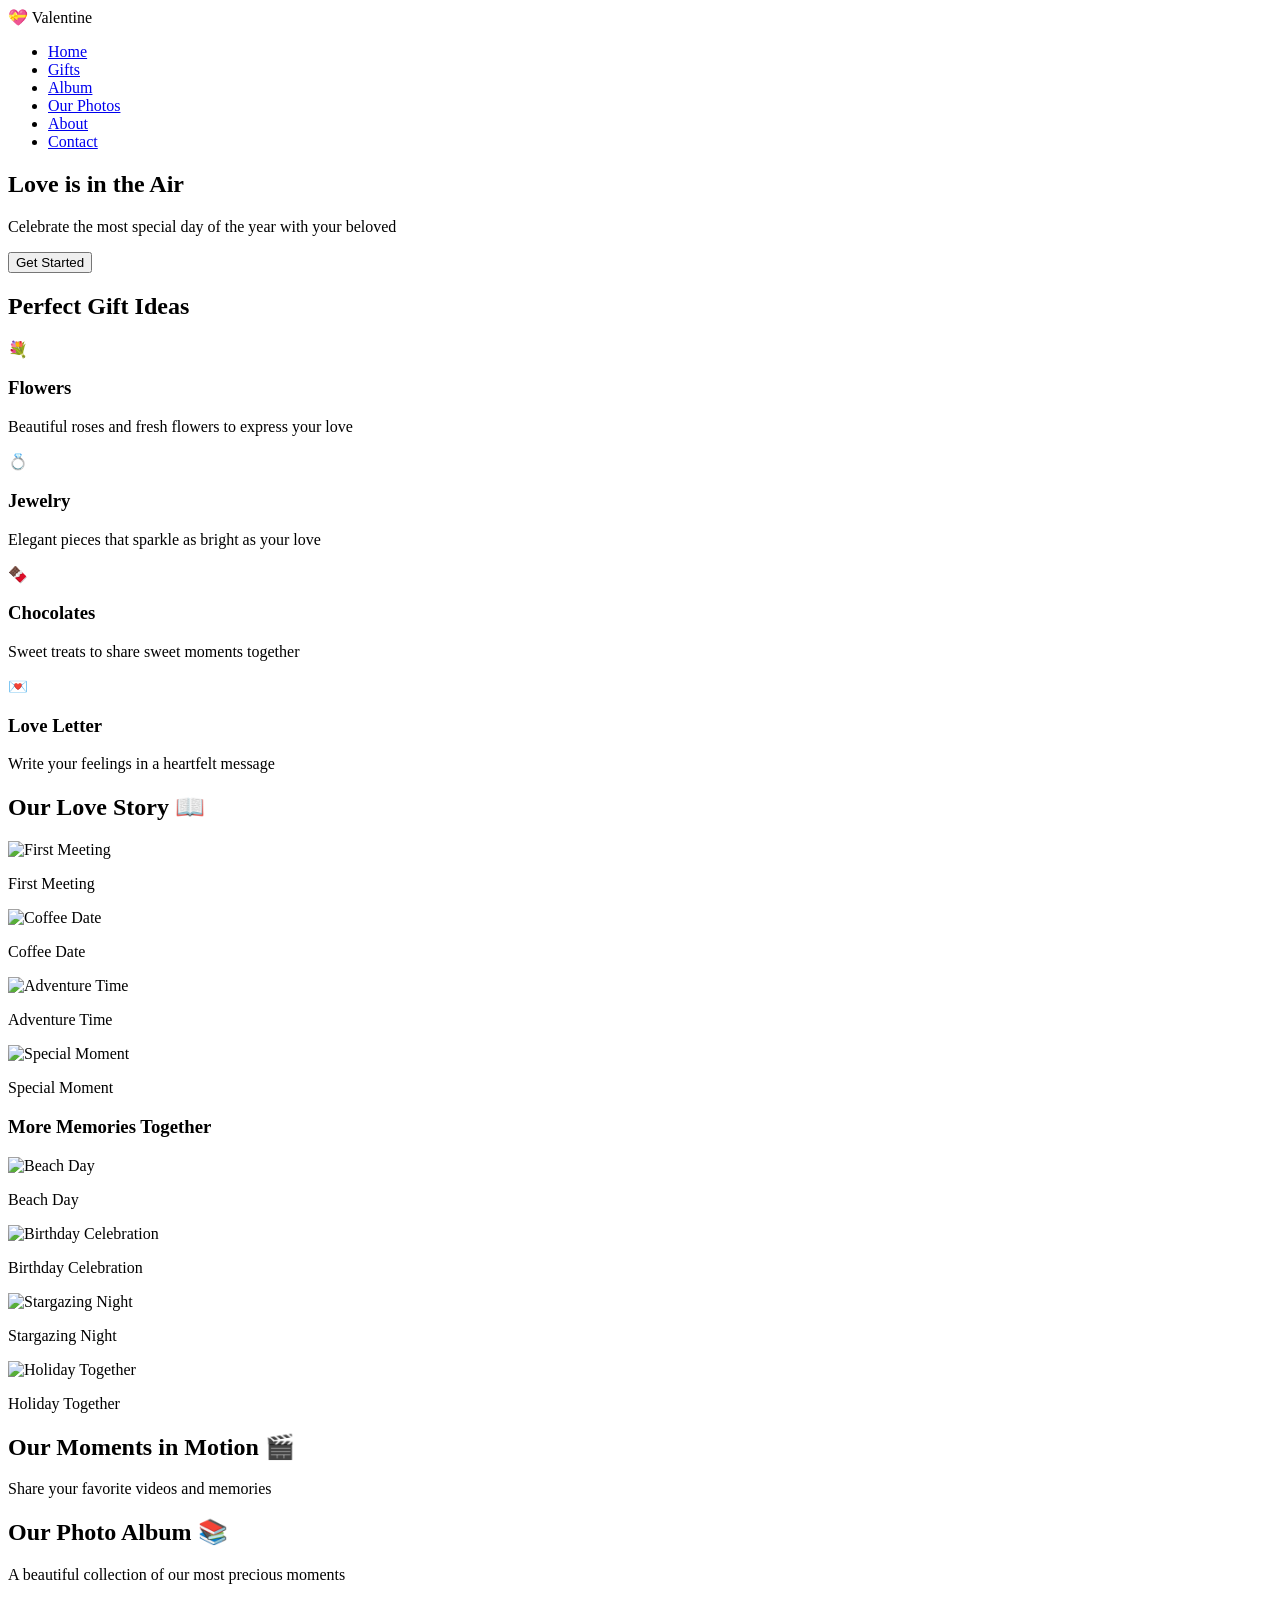
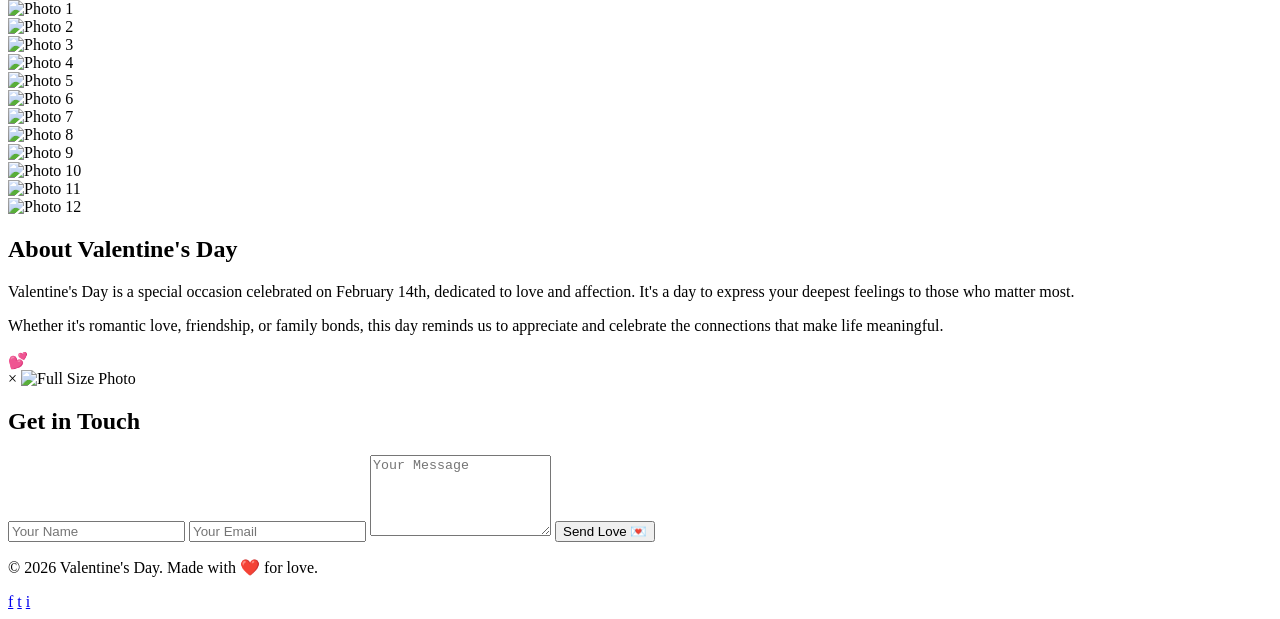
==== commit e5bf9778: "pc files adding    Signed-off-by: Cakren574 <sabriganten321@gmail.com>" ====
--- a/index.html
+++ b/index.html
@@ -5,7 +5,7 @@
 	<meta charset="UTF-8">
 	<meta name="viewport" content="width=device-width, initial-scale=1.0">
 	<title>Valentine's Day - Love is in the Air</title>
-	<link rel="stylesheet" href="style.css">
+	<link rel="stylesheet" href="../css/style.css">
 </head>
 
 <body>
@@ -17,6 +17,7 @@
 				<li><a href="#home">Home</a></li>
 				<li><a href="#gifts">Gifts</a></li>
 				<li><a href="#album">Album</a></li>
+				<li><a href="#photoalbum">Our Photos</a></li>
 				<li><a href="#about">About</a></li>
 				<li><a href="#contact">Contact</a></li>
 			</ul>
@@ -81,25 +82,22 @@
 		<div class="container">
 			<h2 class="section-title">Our Love Story 📖</h2>
 
-			<!-- Image Upload Section -->
-			<div class="upload-section">
-				<p class="upload-text">📸 Click on any photo to upload your memories!</p>
-			</div>
+
 
 			<div class="album-container">
 				<!-- Left Page -->
 				<div class="album-page left-page">
 					<div class="page-content">
 						<div class="photo-grid">
-							<div class="photo-card" onclick="triggerUpload(this, 'First Meeting')">
-								<div class="photo-placeholder">📷</div>
+							<div class="photo-card">
+								<img src="https://res.cloudinary.com/dqybr6b4n/image/upload/v1770909713/VNeUX2LNTaoiqsKFCmNwWLpYe4yCf823O9fj3Dpe_sgy1vz.jpg"
+									alt="First Meeting" style="width: 100%; height: 100%; object-fit: cover;">
 								<p class="photo-caption">First Meeting</p>
-								<input type="file" class="image-input" accept="image/*" style="display: none;">
 							</div>
-							<div class="photo-card" onclick="triggerUpload(this, 'Coffee Date')">
-								<div class="photo-placeholder">📷</div>
+							<div class="photo-card">
+								<img src="https://res.cloudinary.com/dqybr6b4n/image/upload/v1770909718/ylwOnklsRQADQEYmQVBYwQvm6dY76NHIcO5pUKTn_np6jjc.jpg"
+									alt="Coffee Date" style="width: 100%; height: 100%; object-fit: cover;">
 								<p class="photo-caption">Coffee Date</p>
-								<input type="file" class="image-input" accept="image/*" style="display: none;">
 							</div>
 						</div>
 					</div>
@@ -112,15 +110,15 @@
 				<div class="album-page right-page">
 					<div class="page-content">
 						<div class="photo-grid">
-							<div class="photo-card" onclick="triggerUpload(this, 'Adventure Time')">
-								<div class="photo-placeholder">📷</div>
+							<div class="photo-card">
+								<img src="https://res.cloudinary.com/dqybr6b4n/image/upload/v1770909706/20260110_205028_748_ikrnka.jpg"
+									alt="Adventure Time" style="width: 100%; height: 100%; object-fit: cover;">
 								<p class="photo-caption">Adventure Time</p>
-								<input type="file" class="image-input" accept="image/*" style="display: none;">
 							</div>
-							<div class="photo-card" onclick="triggerUpload(this, 'Special Moment')">
-								<div class="photo-placeholder">📷</div>
+							<div class="photo-card">
+								<img src="https://res.cloudinary.com/dqybr6b4n/image/upload/v1770909707/IMG_0091_20260110_204953_3600_pbhjrw.jpg"
+									alt="Special Moment" style="width: 100%; height: 100%; object-fit: cover;">
 								<p class="photo-caption">Special Moment</p>
-								<input type="file" class="image-input" accept="image/*" style="display: none;">
 							</div>
 						</div>
 					</div>
@@ -131,25 +129,25 @@
 			<div class="additional-photos">
 				<h3 class="subsection-title">More Memories Together</h3>
 				<div class="memories-grid">
-					<div class="memory-card" onclick="triggerUpload(this, 'Beach Day')">
-						<div class="memory-placeholder">🌸</div>
+					<div class="memory-card">
+						<img src="https://images.unsplash.com/photo-1507525428034-b723cf961d3e?w=300&h=300&fit=crop"
+							alt="Beach Day" style="width: 100%; height: 100%; object-fit: cover;">
 						<p>Beach Day</p>
-						<input type="file" class="image-input" accept="image/*" style="display: none;">
-					</div>
-					<div class="memory-card" onclick="triggerUpload(this, 'Birthday Celebration')">
-						<div class="memory-placeholder">🎂</div>
+					</div>
+					<div class="memory-card">
+						<img src="https://images.unsplash.com/photo-1558636508-e0db3814a69a?w=300&h=300&fit=crop"
+							alt="Birthday Celebration" style="width: 100%; height: 100%; object-fit: cover;">
 						<p>Birthday Celebration</p>
-						<input type="file" class="image-input" accept="image/*" style="display: none;">
-					</div>
-					<div class="memory-card" onclick="triggerUpload(this, 'Stargazing Night')">
-						<div class="memory-placeholder">🌙</div>
+					</div>
+					<div class="memory-card">
+						<img src="https://images.unsplash.com/photo-1444080748397-f442aa95c3e5?w=300&h=300&fit=crop"
+							alt="Stargazing Night" style="width: 100%; height: 100%; object-fit: cover;">
 						<p>Stargazing Night</p>
-						<input type="file" class="image-input" accept="image/*" style="display: none;">
-					</div>
-					<div class="memory-card" onclick="triggerUpload(this, 'Holiday Together')">
-						<div class="memory-placeholder">🎄</div>
+					</div>
+					<div class="memory-card">
+						<img src="https://images.unsplash.com/photo-1575518019086-2a3a9ad8e5c3?w=300&h=300&fit=crop"
+							alt="Holiday Together" style="width: 100%; height: 100%; object-fit: cover;">
 						<p>Holiday Together</p>
-						<input type="file" class="image-input" accept="image/*" style="display: none;">
 					</div>
 				</div>
 			</div>
@@ -163,24 +161,6 @@
 			<p class="section-subtitle">Share your favorite videos and memories</p>
 
 			<div class="videos-grid">
-				<div class="video-frame">
-					<div class="video-placeholder">🎥</div>
-					<p class="video-caption">First Video</p>
-					<input type="file" class="video-input" accept="video/*" style="display: none;">
-					<video class="video-player" style="display: none;" controls></video>
-				</div>
-				<div class="video-frame">
-					<div class="video-placeholder">🎥</div>
-					<p class="video-caption">Love Story</p>
-					<input type="file" class="video-input" accept="video/*" style="display: none;">
-					<video class="video-player" style="display: none;" controls></video>
-				</div>
-				<div class="video-frame">
-					<div class="video-placeholder">🎥</div>
-					<p class="video-caption">Special Moments</p>
-					<input type="file" class="video-input" accept="video/*" style="display: none;">
-					<video class="video-player" style="display: none;" controls></video>
-				</div>
 			</div>
 		</div>
 	</section>
@@ -189,152 +169,95 @@
 	<section id="photoalbum" class="photo-album-section">
 		<div class="container">
 			<h2 class="section-title">Our Photo Album 📚</h2>
-			<p class="section-subtitle">Create your beautiful photo album book - Click to add photos</p>
+			<p class="section-subtitle">A beautiful collection of our most precious moments</p>
 
 			<div class="album-book-wrapper">
 				<!-- Photo Album Grid -->
 				<div class="photo-album-grid">
 					<!-- Photo Slot 1 -->
-					<div class="album-photo-slot" onclick="triggerPhotoUpload(this)">
-						<input type="file" class="album-photo-input" accept="image/*" style="display: none;">
-						<div class="photo-slot-content">
-							<div class="add-icon">➕</div>
-							<p>Click to Add Photo</p>
-						</div>
-						<img class="album-photo-img" style="display: none;">
+					<div class="album-photo-slot">
+						<img class="album-photo-img"
+							src="https://images.unsplash.com/photo-1518895949257-7621c3c786d7?w=300&h=300&fit=crop"
+							alt="Photo 1" style="width: 100%; height: 100%; object-fit: cover;">
 					</div>
 
 					<!-- Photo Slot 2 -->
-					<div class="album-photo-slot" onclick="triggerPhotoUpload(this)">
-						<input type="file" class="album-photo-input" accept="image/*" style="display: none;">
-						<div class="photo-slot-content">
-							<div class="add-icon">➕</div>
-							<p>Click to Add Photo</p>
-						</div>
-						<img class="album-photo-img" style="display: none;">
+					<div class="album-photo-slot">
+						<img class="album-photo-img"
+							src="https://images.unsplash.com/photo-1461896836934-ffe607ba8211?w=300&h=300&fit=crop"
+							alt="Photo 2" style="width: 100%; height: 100%; object-fit: cover;">
 					</div>
 
 					<!-- Photo Slot 3 -->
-					<div class="album-photo-slot" onclick="triggerPhotoUpload(this)">
-						<input type="file" class="album-photo-input" accept="image/*" style="display: none;">
-						<div class="photo-slot-content">
-							<div class="add-icon">➕</div>
-							<p>Click to Add Photo</p>
-						</div>
-						<img class="album-photo-img" style="display: none;">
+					<div class="album-photo-slot">
+						<img class="album-photo-img"
+							src="https://images.unsplash.com/photo-1506126613612-ded1066f1bac?w=300&h=300&fit=crop"
+							alt="Photo 3" style="width: 100%; height: 100%; object-fit: cover;">
 					</div>
 
 					<!-- Photo Slot 4 -->
-					<div class="album-photo-slot" onclick="triggerPhotoUpload(this)">
-						<input type="file" class="album-photo-input" accept="image/*" style="display: none;">
-						<div class="photo-slot-content">
-							<div class="add-icon">➕</div>
-							<p>Click to Add Photo</p>
-						</div>
-						<img class="album-photo-img" style="display: none;">
+					<div class="album-photo-slot">
+						<img class="album-photo-img"
+							src="https://images.unsplash.com/photo-1519046904884-53103b34b206?w=300&h=300&fit=crop"
+							alt="Photo 4" style="width: 100%; height: 100%; object-fit: cover;">
 					</div>
 
 					<!-- Photo Slot 5 -->
-					<div class="album-photo-slot" onclick="triggerPhotoUpload(this)">
-						<input type="file" class="album-photo-input" accept="image/*" style="display: none;">
-						<div class="photo-slot-content">
-							<div class="add-icon">➕</div>
-							<p>Click to Add Photo</p>
-						</div>
-						<img class="album-photo-img" style="display: none;">
+					<div class="album-photo-slot">
+						<img class="album-photo-img"
+							src="https://images.unsplash.com/photo-1507525428034-b723cf961d3e?w=300&h=300&fit=crop"
+							alt="Photo 5" style="width: 100%; height: 100%; object-fit: cover;">
 					</div>
 
 					<!-- Photo Slot 6 -->
-					<div class="album-photo-slot" onclick="triggerPhotoUpload(this)">
-						<input type="file" class="album-photo-input" accept="image/*" style="display: none;">
-						<div class="photo-slot-content">
-							<div class="add-icon">➕</div>
-							<p>Click to Add Photo</p>
-						</div>
-						<img class="album-photo-img" style="display: none;">
+					<div class="album-photo-slot">
+						<img class="album-photo-img"
+							src="https://images.unsplash.com/photo-1558636508-e0db3814a69a?w=300&h=300&fit=crop"
+							alt="Photo 6" style="width: 100%; height: 100%; object-fit: cover;">
 					</div>
 
 					<!-- Photo Slot 7 -->
-					<div class="album-photo-slot" onclick="triggerPhotoUpload(this)">
-						<input type="file" class="album-photo-input" accept="image/*" style="display: none;">
-						<div class="photo-slot-content">
-							<div class="add-icon">➕</div>
-							<p>Click to Add Photo</p>
-						</div>
-						<img class="album-photo-img" style="display: none;">
+					<div class="album-photo-slot">
+						<img class="album-photo-img"
+							src="https://images.unsplash.com/photo-1444080748397-f442aa95c3e5?w=300&h=300&fit=crop"
+							alt="Photo 7" style="width: 100%; height: 100%; object-fit: cover;">
 					</div>
 
 					<!-- Photo Slot 8 -->
-					<div class="album-photo-slot" onclick="triggerPhotoUpload(this)">
-						<input type="file" class="album-photo-input" accept="image/*" style="display: none;">
-						<div class="photo-slot-content">
-							<div class="add-icon">➕</div>
-							<p>Click to Add Photo</p>
-						</div>
-						<img class="album-photo-img" style="display: none;">
+					<div class="album-photo-slot">
+						<img class="album-photo-img"
+							src="https://images.unsplash.com/photo-1575518019086-2a3a9ad8e5c3?w=300&h=300&fit=crop"
+							alt="Photo 8" style="width: 100%; height: 100%; object-fit: cover;">
 					</div>
 
 					<!-- Photo Slot 9 -->
-					<div class="album-photo-slot" onclick="triggerPhotoUpload(this)">
-						<input type="file" class="album-photo-input" accept="image/*" style="display: none;">
-						<div class="photo-slot-content">
-							<div class="add-icon">➕</div>
-							<p>Click to Add Photo</p>
-						</div>
-						<img class="album-photo-img" style="display: none;">
+					<div class="album-photo-slot">
+						<img class="album-photo-img"
+							src="https://images.unsplash.com/photo-1518895949257-7621c3c786d7?w=300&h=300&fit=crop"
+							alt="Photo 9" style="width: 100%; height: 100%; object-fit: cover;">
 					</div>
 
 					<!-- Photo Slot 10 -->
-					<div class="album-photo-slot" onclick="triggerPhotoUpload(this)">
-						<input type="file" class="album-photo-input" accept="image/*" style="display: none;">
-						<div class="photo-slot-content">
-							<div class="add-icon">➕</div>
-							<p>Click to Add Photo</p>
-						</div>
-						<img class="album-photo-img" style="display: none;">
+					<div class="album-photo-slot">
+						<img class="album-photo-img"
+							src="https://images.unsplash.com/photo-1461896836934-ffe607ba8211?w=300&h=300&fit=crop"
+							alt="Photo 10" style="width: 100%; height: 100%; object-fit: cover;">
 					</div>
 
 					<!-- Photo Slot 11 -->
-					<div class="album-photo-slot" onclick="triggerPhotoUpload(this)">
-						<input type="file" class="album-photo-input" accept="image/*" style="display: none;">
-						<div class="photo-slot-content">
-							<div class="add-icon">➕</div>
-							<p>Click to Add Photo</p>
-						</div>
-						<img class="album-photo-img" style="display: none;">
+					<div class="album-photo-slot">
+						<img class="album-photo-img"
+							src="https://images.unsplash.com/photo-1506126613612-ded1066f1bac?w=300&h=300&fit=crop"
+							alt="Photo 11" style="width: 100%; height: 100%; object-fit: cover;">
 					</div>
 
 					<!-- Photo Slot 12 -->
-					<div class="album-photo-slot" onclick="triggerPhotoUpload(this)">
-						<input type="file" class="album-photo-input" accept="image/*" style="display: none;">
-						<div class="photo-slot-content">
-							<div class="add-icon">➕</div>
-							<p>Click to Add Photo</p>
-						</div>
-						<img class="album-photo-img" style="display: none;">
-					</div>
-				</div>
-			</div>
-
-			<!-- Save Controls -->
-			<div class="save-controls">
-				<h3 class="controls-title">💾 Album Management</h3>
-				<div class="controls-buttons">
-					<button class="control-btn save-btn" onclick="saveAlbumData()">
-						<span class="btn-icon">💾</span>
-						<span class="btn-text">Save Album</span>
-					</button>
-					<button class="control-btn export-btn" onclick="exportAlbumData()">
-						<span class="btn-icon">📥</span>
-						<span class="btn-text">Export</span>
-					</button>
-					<button class="control-btn clear-btn" onclick="clearAlbumData()">
-						<span class="btn-icon">🗑️</span>
-						<span class="btn-text">Clear All</span>
-					</button>
-				</div>
-				<p class="controls-info">Your album is automatically saved to your browser. You can also manually save,
-					export, or clear all data.</p>
+					<div class="album-photo-slot">
+						<img class="album-photo-img"
+							src="https://res.cloudinary.com/dqybr6b4n/image/upload/v1770909718/ylwOnklsRQADQEYmQVBYwQvm6dY76NHIcO5pUKTn_np6jjc.jpg"
+							alt="Photo 12" style="width: 100%; height: 100%; object-fit: cover;">
+					</div>
+				</div>
 			</div>
 		</div>
 	</section>
@@ -357,14 +280,20 @@
 		</div>
 	</section>
 
+	<!-- Lightbox Modal -->
+	<div id="lightbox" class="lightbox">
+		<span class="close-button">&times;</span>
+		<img class="lightbox-content" src="" alt="Full Size Photo">
+	</div>
+
 	<!-- Contact Section -->
 	<section id="contact" class="contact">
 		<div class="container">
 			<h2 class="section-title">Get in Touch</h2>
-			<form class="contact-form">
-				<input type="text" placeholder="Your Name" required>
-				<input type="email" placeholder="Your Email" required>
-				<textarea placeholder="Your Message" rows="5" required></textarea>
+			<form class="contact-form" action="https://formspree.io/f/mojnejde" method="POST">
+				<input type="text" name="name" placeholder="Your Name" required>
+				<input type="email" name="email" placeholder="Your Email" required>
+				<textarea name="message" placeholder="Your Message" rows="5" required></textarea>
 				<button type="submit" class="submit-button">Send Love 💌</button>
 			</form>
 		</div>
@@ -382,7 +311,7 @@
 		</div>
 	</footer>
 
-	<script src="javascript/script.js"></script>
+	<script src="../javascript/script.js"></script>
 </body>
 
-</html>
+</html>
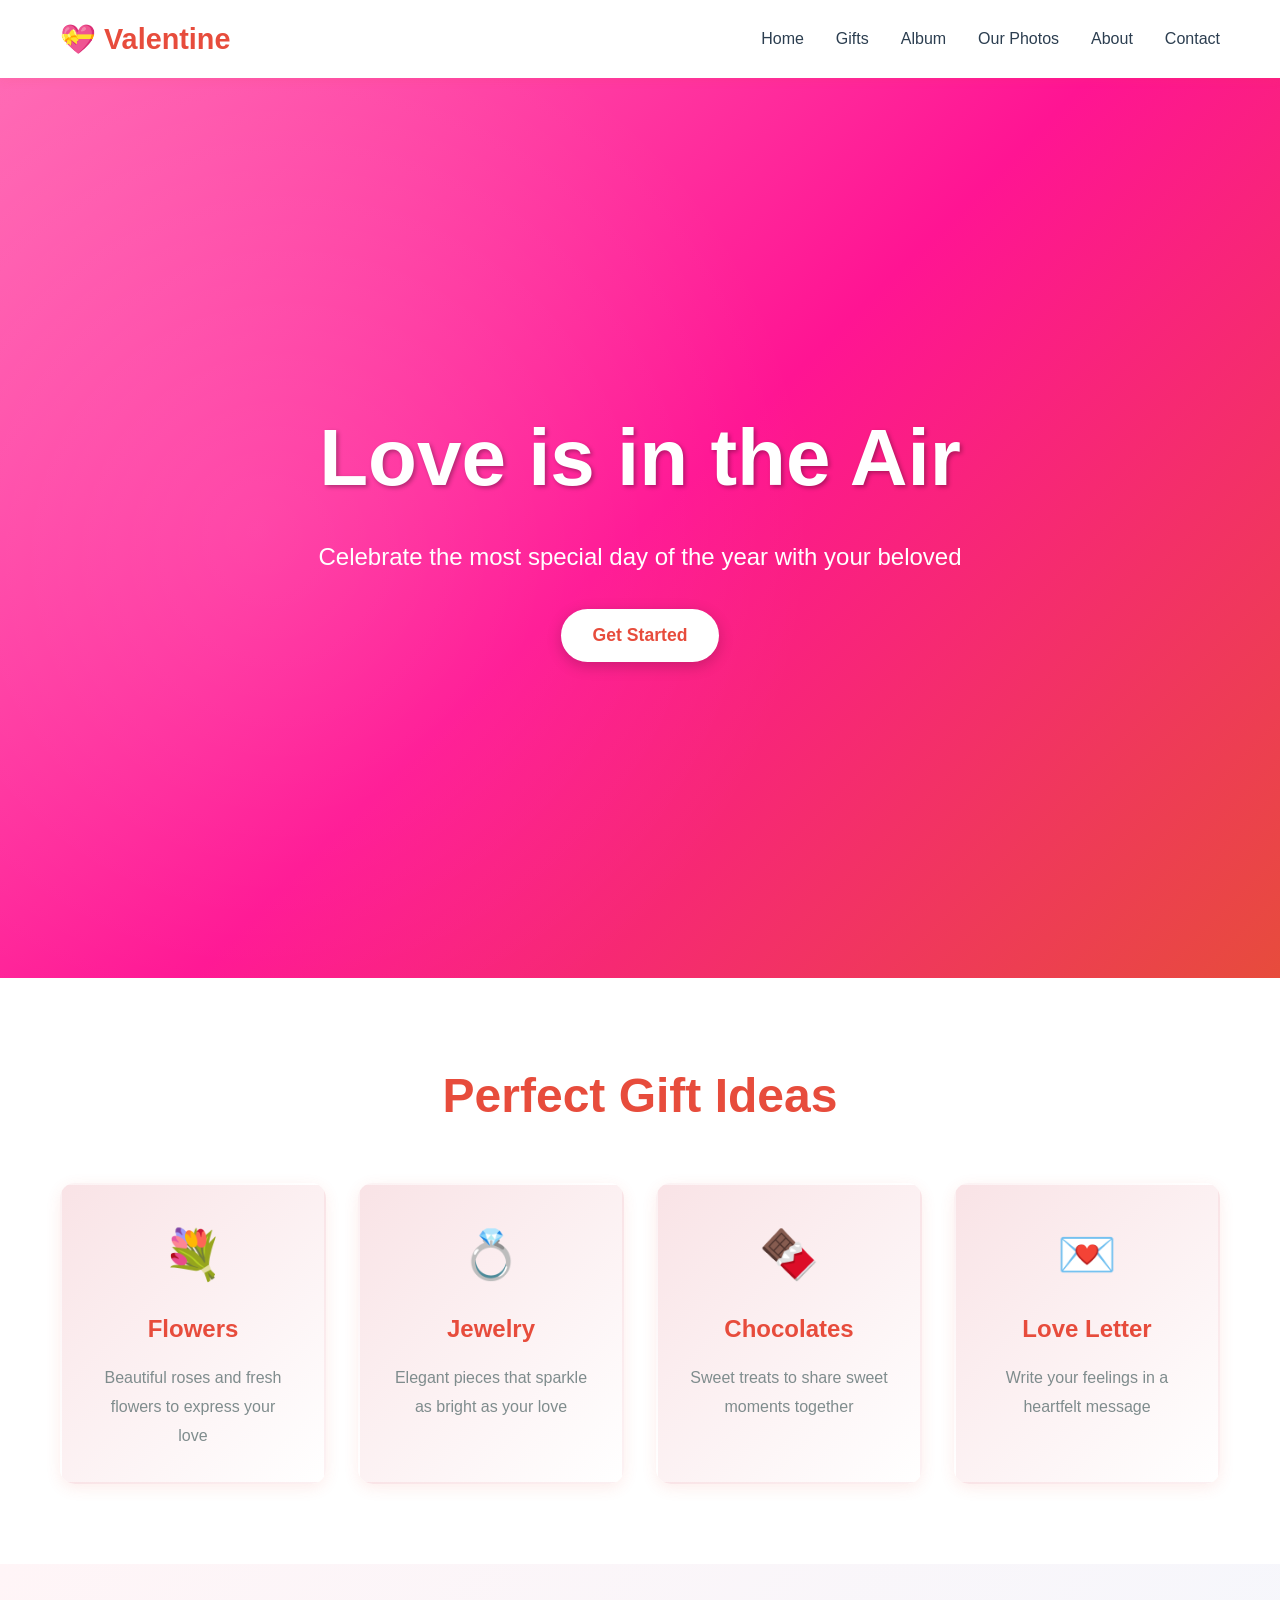
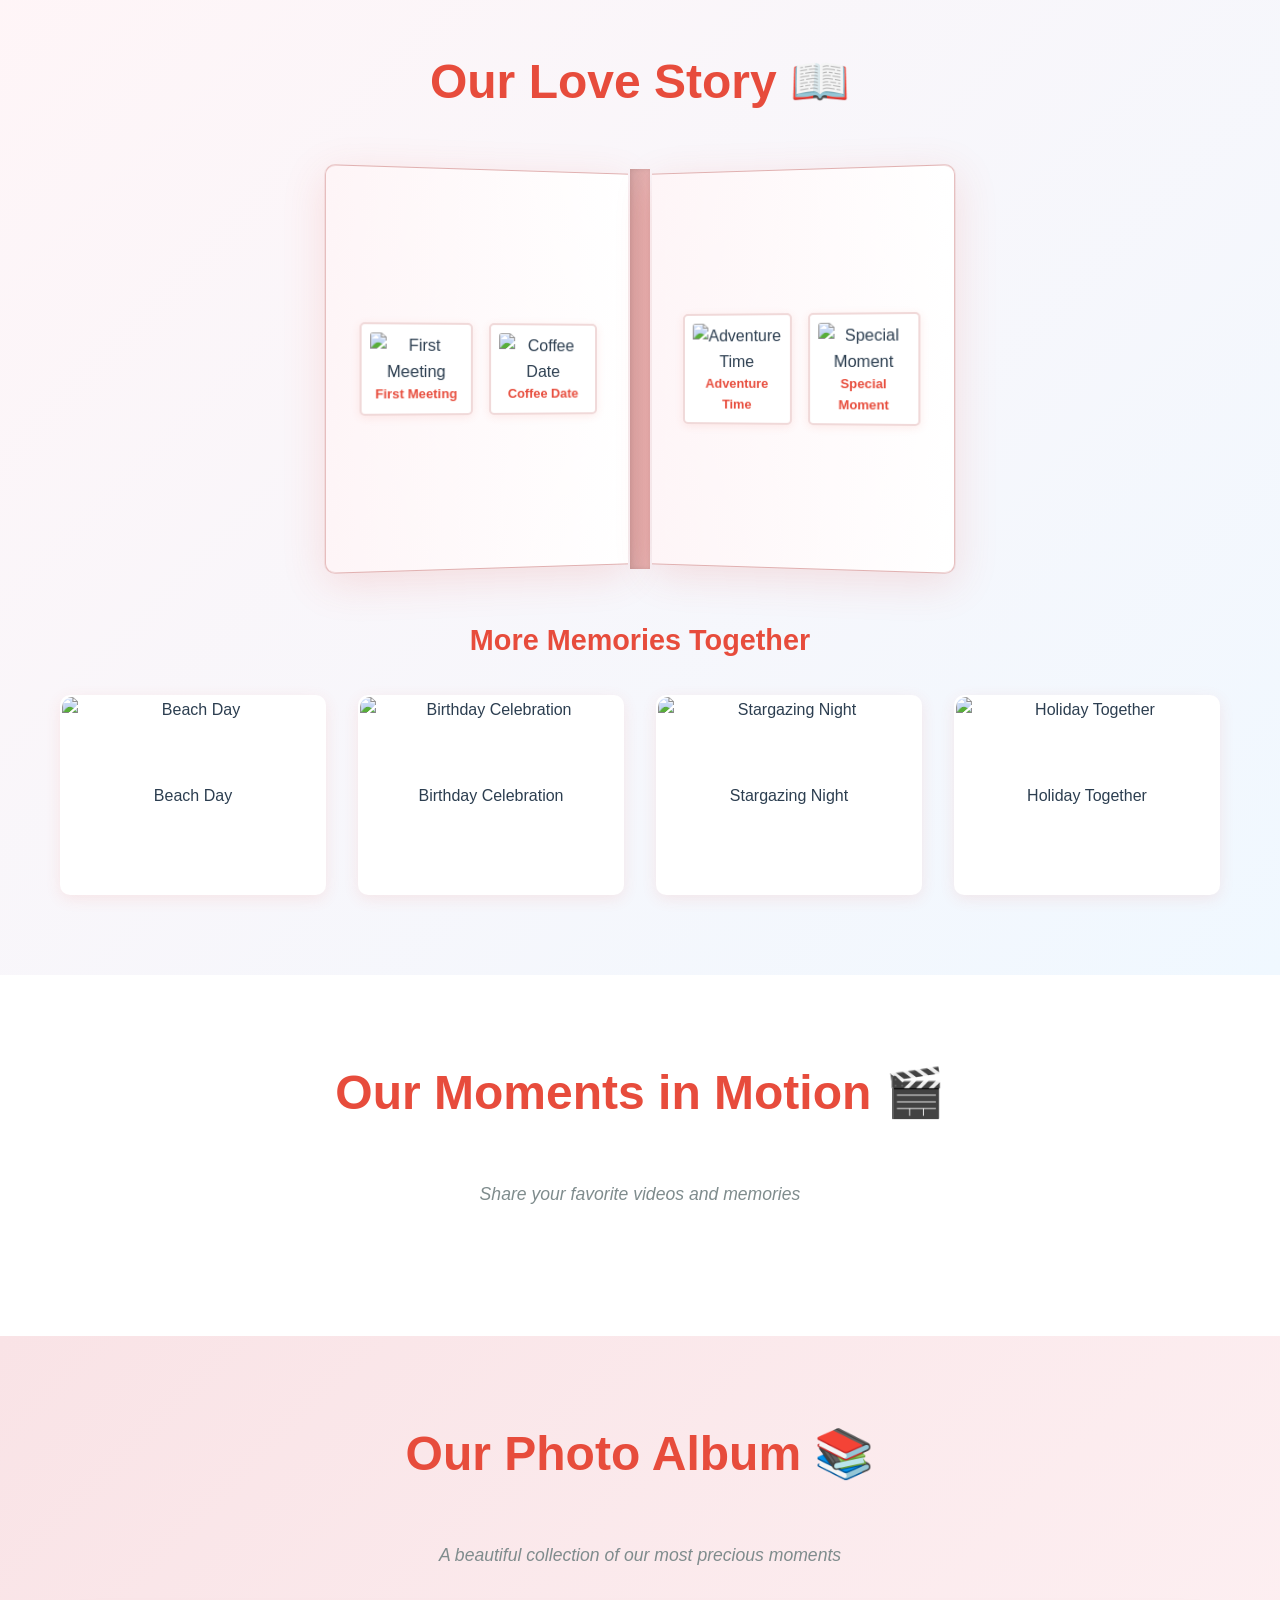
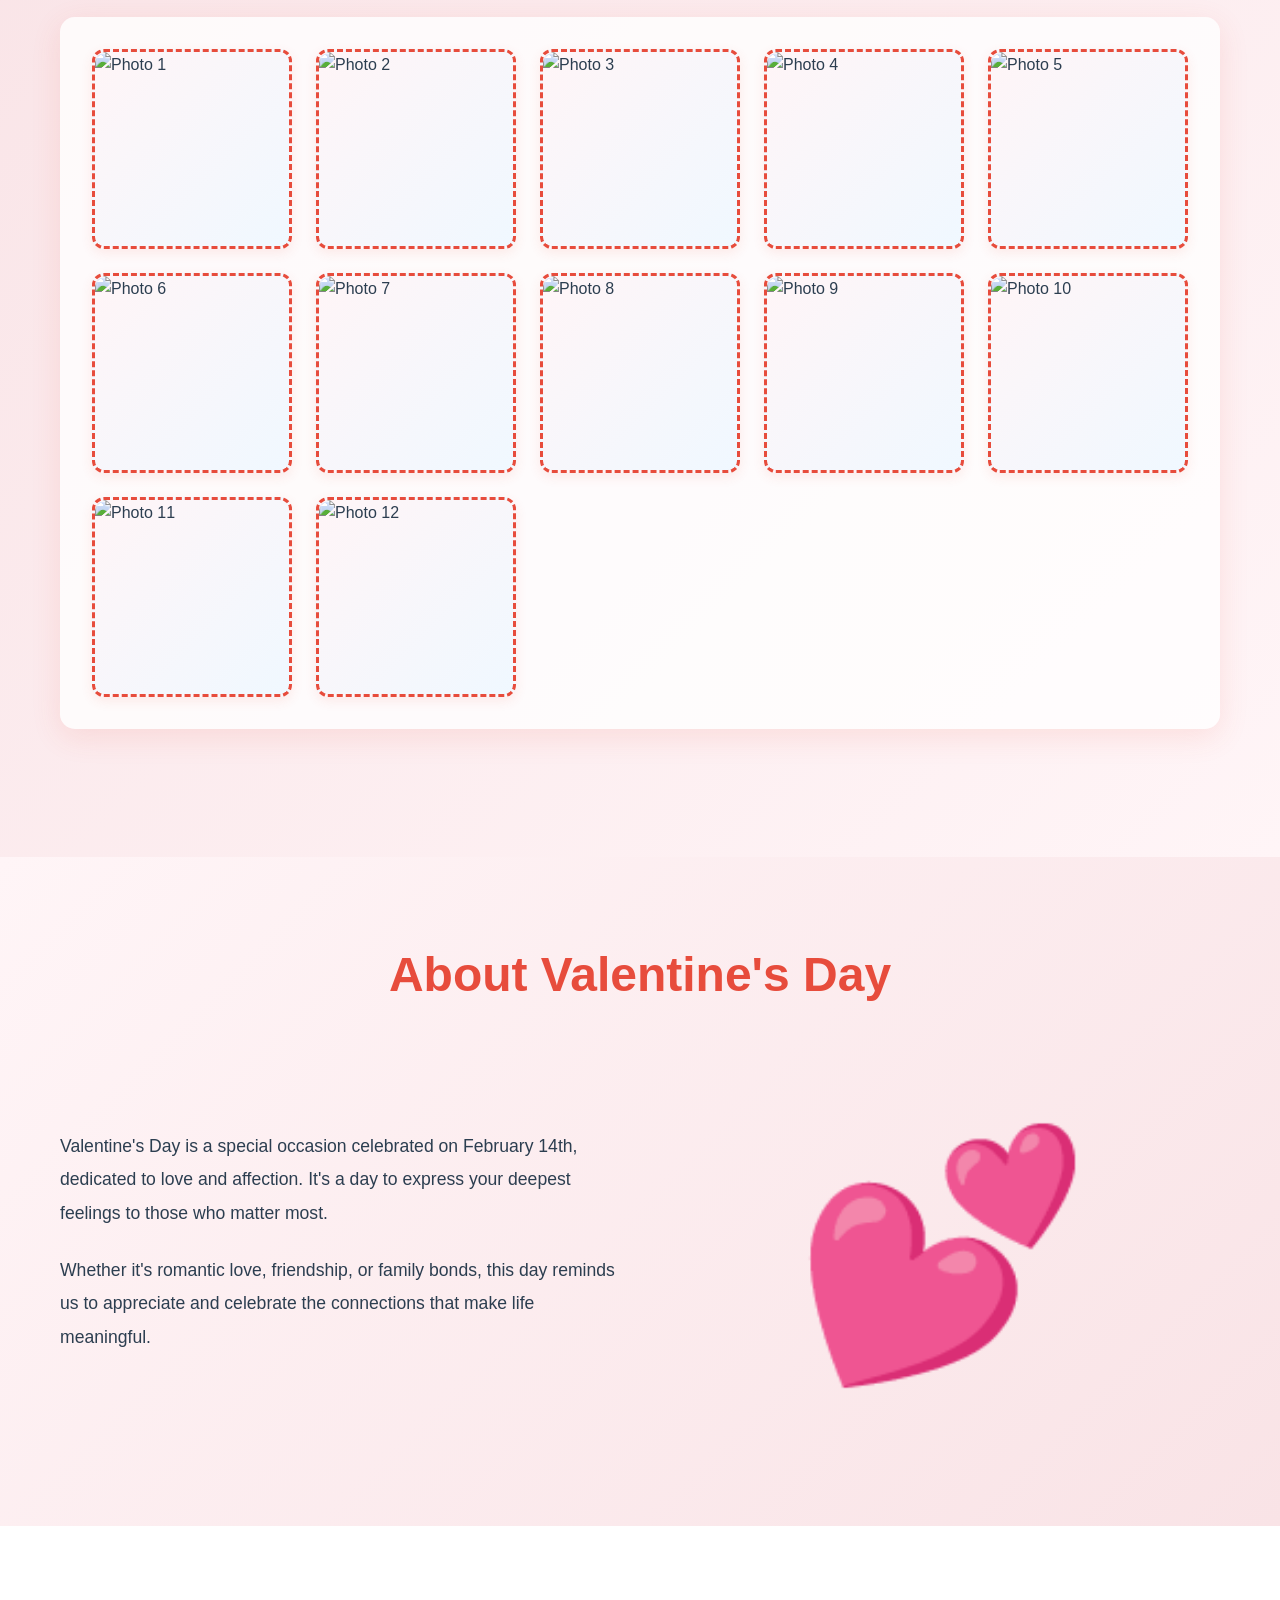
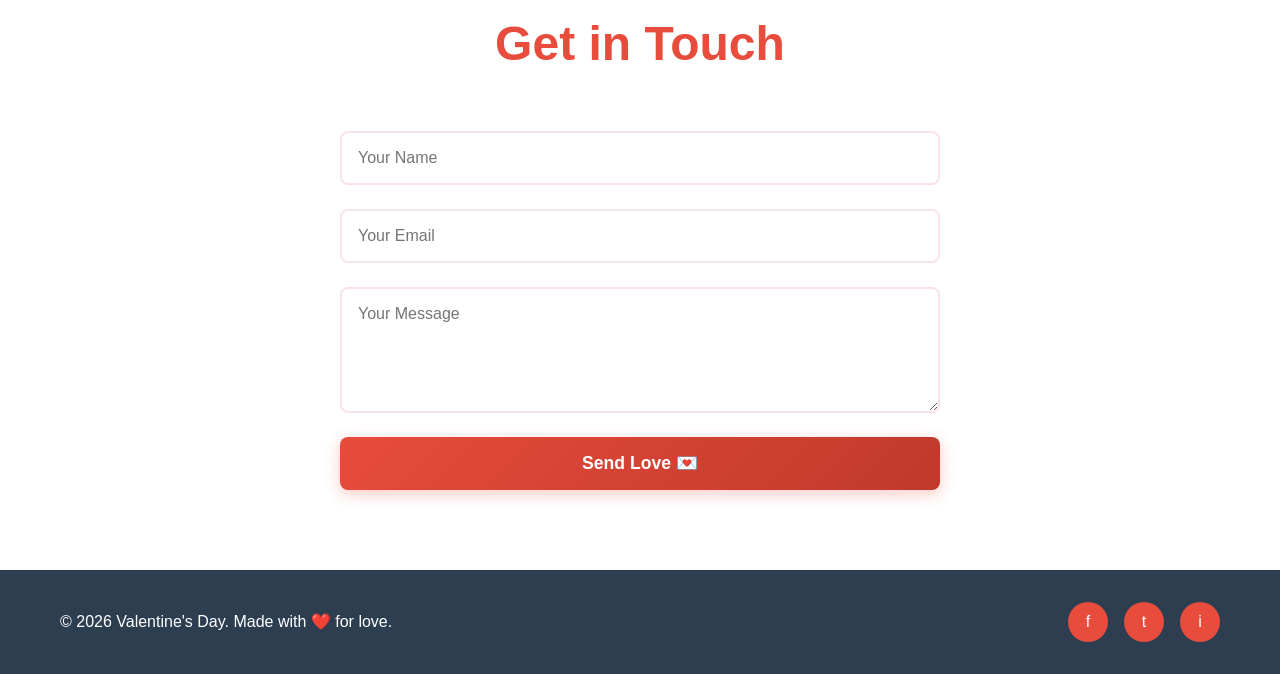
==== commit 7ed3fbca: "Update index.html Signed-off-by: Cakren574 <sabriganten321@gmail.com>" ====
--- a/index.html
+++ b/index.html
@@ -5,7 +5,7 @@
 	<meta charset="UTF-8">
 	<meta name="viewport" content="width=device-width, initial-scale=1.0">
 	<title>Valentine's Day - Love is in the Air</title>
-	<link rel="stylesheet" href="../css/style.css">
+	<link rel="stylesheet" href="style.css">
 </head>
 
 <body>
@@ -314,4 +314,4 @@
 	<script src="../javascript/script.js"></script>
 </body>
 
-</html>+</html>
--- a/style.css
+++ b/style.css
@@ -0,0 +1,1106 @@
+/* ===== Global Styles ===== */
+* {
+    margin: 0;
+    padding: 0;
+    box-sizing: border-box;
+}
+
+:root {
+    --primary-red: #e74c3c;
+    --dark-red: #c0392b;
+    --light-pink: #f9e3e6;
+    --white: #ffffff;
+    --dark-text: #2c3e50;
+    --light-text: #7f8c8d;
+}
+
+body {
+    font-family: 'Segoe UI', Tahoma, Geneva, Verdana, sans-serif;
+    line-height: 1.6;
+    color: var(--dark-text);
+    background: linear-gradient(135deg, #fff5f7 0%, #f9e3e6 100%);
+}
+
+html {
+    scroll-behavior: smooth;
+}
+
+.container {
+    max-width: 1200px;
+    margin: 0 auto;
+    padding: 0 20px;
+}
+
+/* ===== Navigation ===== */
+.navbar {
+    background: var(--white);
+    box-shadow: 0 2px 10px rgba(231, 76, 60, 0.1);
+    position: sticky;
+    top: 0;
+    z-index: 100;
+}
+
+.navbar .container {
+    display: flex;
+    justify-content: space-between;
+    align-items: center;
+    padding: 1rem 20px;
+}
+
+.logo {
+    font-size: 1.8rem;
+    font-weight: bold;
+    color: var(--primary-red);
+}
+
+.nav-links {
+    display: flex;
+    list-style: none;
+    gap: 2rem;
+}
+
+.nav-links a {
+    color: var(--dark-text);
+    text-decoration: none;
+    font-weight: 500;
+    transition: color 0.3s ease;
+}
+
+.nav-links a:hover {
+    color: var(--primary-red);
+}
+
+.hamburger {
+    display: none;
+    flex-direction: column;
+    cursor: pointer;
+    gap: 6px;
+}
+
+.hamburger span {
+    width: 25px;
+    height: 3px;
+    background: var(--primary-red);
+    border-radius: 3px;
+    transition: 0.3s ease;
+}
+
+/* ===== Hero Section ===== */
+.hero {
+    position: relative;
+    min-height: 100vh;
+    display: flex;
+    align-items: center;
+    justify-content: center;
+    background: linear-gradient(135deg, #ff69b4 0%, #ff1493 50%, #e74c3c 100%);
+    color: var(--white);
+    overflow: hidden;
+}
+
+.hero::before {
+    content: '';
+    position: absolute;
+    top: 0;
+    left: 0;
+    right: 0;
+    bottom: 0;
+    background: radial-gradient(circle at 20% 50%, rgba(255, 255, 255, 0.1) 0%, transparent 50%);
+    pointer-events: none;
+}
+
+.hero-content {
+    position: relative;
+    z-index: 2;
+    text-align: center;
+}
+
+.hero-title {
+    font-size: clamp(2.5rem, 8vw, 5rem);
+    margin-bottom: 1rem;
+    animation: fadeInDown 1s ease;
+    text-shadow: 2px 2px 4px rgba(0, 0, 0, 0.3);
+}
+
+.hero-subtitle {
+    font-size: clamp(1rem, 3vw, 1.5rem);
+    margin-bottom: 2rem;
+    animation: fadeInUp 1s ease 0.2s backwards;
+}
+
+.cta-button {
+    background: var(--white);
+    color: var(--primary-red);
+    border: none;
+    padding: 1rem 2rem;
+    font-size: 1.1rem;
+    font-weight: bold;
+    border-radius: 50px;
+    cursor: pointer;
+    transition: all 0.3s ease;
+    animation: fadeInUp 1s ease 0.4s backwards;
+    box-shadow: 0 4px 15px rgba(0, 0, 0, 0.2);
+}
+
+.cta-button:hover {
+    transform: translateY(-3px);
+    box-shadow: 0 6px 20px rgba(0, 0, 0, 0.3);
+}
+
+/* ===== Floating Hearts Animation ===== */
+.hearts-container {
+    position: fixed;
+    width: 100%;
+    height: 100%;
+    top: 0;
+    left: 0;
+    pointer-events: none;
+    z-index: 1;
+}
+
+.heart {
+    position: absolute;
+    width: 30px;
+    height: 30px;
+    opacity: 0.7;
+    font-size: 2rem;
+    animation: float 3s ease-in infinite;
+}
+
+.heart::before {
+    content: '💕';
+}
+
+.heart:nth-child(1) {
+    left: 10%;
+    animation-delay: 0s;
+    animation-duration: 4s;
+}
+
+.heart:nth-child(2) {
+    left: 30%;
+    animation-delay: 0.5s;
+    animation-duration: 3.5s;
+}
+
+.heart:nth-child(3) {
+    left: 50%;
+    animation-delay: 1s;
+    animation-duration: 4.5s;
+}
+
+.heart:nth-child(4) {
+    left: 70%;
+    animation-delay: 1.5s;
+    animation-duration: 3s;
+}
+
+.heart:nth-child(5) {
+    left: 90%;
+    animation-delay: 2s;
+    animation-duration: 4.2s;
+}
+
+/* ===== Gifts Section ===== */
+.gifts {
+    padding: 5rem 0;
+    background: var(--white);
+}
+
+.section-title {
+    font-size: clamp(2rem, 5vw, 3rem);
+    text-align: center;
+    margin-bottom: 3rem;
+    color: var(--primary-red);
+}
+
+.gifts-grid {
+    display: grid;
+    grid-template-columns: repeat(auto-fit, minmax(250px, 1fr));
+    gap: 2rem;
+}
+
+.gift-card {
+    background: linear-gradient(135deg, var(--light-pink), var(--white));
+    padding: 2rem;
+    border-radius: 15px;
+    text-align: center;
+    transition: all 0.3s ease;
+    box-shadow: 0 4px 15px rgba(231, 76, 60, 0.1);
+    border: 2px solid transparent;
+}
+
+.gift-card:hover {
+    transform: translateY(-10px);
+    box-shadow: 0 10px 30px rgba(231, 76, 60, 0.2);
+    border-color: var(--primary-red);
+}
+
+.gift-icon {
+    font-size: 3rem;
+    margin-bottom: 1rem;
+    transition: transform 0.3s ease;
+}
+
+.gift-card:hover .gift-icon {
+    transform: scale(1.2) rotate(10deg);
+}
+
+.gift-card h3 {
+    color: var(--primary-red);
+    margin-bottom: 1rem;
+    font-size: 1.5rem;
+}
+
+.gift-card p {
+    color: var(--light-text);
+    line-height: 1.8;
+}
+
+/* ===== About Section ===== */
+.about {
+    padding: 5rem 0;
+    background: linear-gradient(135deg, #fff5f7 0%, #f9e3e6 100%);
+}
+
+.about-content {
+    display: grid;
+    grid-template-columns: 1fr 1fr;
+    gap: 3rem;
+    align-items: center;
+}
+
+.about-text p {
+    font-size: 1.1rem;
+    line-height: 1.9;
+    margin-bottom: 1.5rem;
+    color: var(--dark-text);
+}
+
+.about-image {
+    display: flex;
+    justify-content: center;
+    align-items: center;
+}
+
+.heart-large {
+    font-size: 15rem;
+    animation: heartBeat 1.5s ease-in-out infinite;
+}
+
+/* ===== Contact Section ===== */
+.contact {
+    padding: 5rem 0;
+    background: var(--white);
+}
+
+.contact-form {
+    max-width: 600px;
+    margin: 0 auto;
+    display: flex;
+    flex-direction: column;
+    gap: 1.5rem;
+}
+
+.contact-form input,
+.contact-form textarea {
+    padding: 1rem;
+    border: 2px solid var(--light-pink);
+    border-radius: 8px;
+    font-family: inherit;
+    font-size: 1rem;
+    transition: border-color 0.3s ease;
+}
+
+.contact-form input:focus,
+.contact-form textarea:focus {
+    outline: none;
+    border-color: var(--primary-red);
+    box-shadow: 0 0 10px rgba(231, 76, 60, 0.2);
+}
+
+.submit-button {
+    background: linear-gradient(135deg, var(--primary-red), var(--dark-red));
+    color: var(--white);
+    border: none;
+    padding: 1rem 2rem;
+    font-size: 1.1rem;
+    font-weight: bold;
+    border-radius: 8px;
+    cursor: pointer;
+    transition: all 0.3s ease;
+    box-shadow: 0 4px 15px rgba(231, 76, 60, 0.3);
+}
+
+.submit-button:hover {
+    transform: translateY(-3px);
+    box-shadow: 0 6px 25px rgba(231, 76, 60, 0.4);
+}
+
+.submit-button:active {
+    transform: translateY(-1px);
+}
+
+/* ===== Footer ===== */
+.footer {
+    background: var(--dark-text);
+    color: var(--white);
+    padding: 2rem 0;
+    text-align: center;
+}
+
+.footer .container {
+    display: flex;
+    justify-content: space-between;
+    align-items: center;
+    flex-wrap: wrap;
+    gap: 1rem;
+}
+
+.social-links {
+    display: flex;
+    gap: 1rem;
+}
+
+.social-icon {
+    display: inline-flex;
+    align-items: center;
+    justify-content: center;
+    width: 40px;
+    height: 40px;
+    background: var(--primary-red);
+    color: var(--white);
+    border-radius: 50%;
+    text-decoration: none;
+    transition: transform 0.3s ease;
+}
+
+.social-icon:hover {
+    transform: scale(1.2);
+}
+
+/* ===== Animations ===== */
+@keyframes fadeInDown {
+    from {
+        opacity: 0;
+        transform: translateY(-30px);
+    }
+
+    to {
+        opacity: 1;
+        transform: translateY(0);
+    }
+}
+
+@keyframes fadeInUp {
+    from {
+        opacity: 0;
+        transform: translateY(30px);
+    }
+
+    to {
+        opacity: 1;
+        transform: translateY(0);
+    }
+}
+
+@keyframes float {
+    0% {
+        transform: translateY(100vh) translateX(0);
+        opacity: 0;
+    }
+
+    10% {
+        opacity: 0.7;
+    }
+
+    90% {
+        opacity: 0.7;
+    }
+
+    100% {
+        transform: translateY(-100vh) translateX(100px);
+        opacity: 0;
+    }
+}
+
+@keyframes heartBeat {
+
+    0%,
+    100% {
+        transform: scale(1);
+    }
+
+    25% {
+        transform: scale(1.1);
+    }
+
+    50% {
+        transform: scale(1);
+    }
+}
+
+/* ===== Memory Album Section ===== */
+.memory-album {
+    padding: 5rem 0;
+    background: linear-gradient(135deg, #fff5f7 0%, #f0f8ff 100%);
+}
+
+.upload-section {
+    text-align: center;
+    margin: 2rem 0;
+    padding: 1.5rem;
+    background: rgba(255, 255, 255, 0.7);
+    border-radius: 10px;
+    border: 2px dashed var(--primary-red);
+}
+
+.upload-text {
+    color: var(--primary-red);
+    font-weight: 600;
+    font-size: 1rem;
+}
+
+.album-container {
+    display: flex;
+    justify-content: center;
+    align-items: center;
+    margin: 3rem 0;
+    gap: 0;
+    perspective: 1000px;
+}
+
+.album-page {
+    width: 300px;
+    height: 400px;
+    background: linear-gradient(to right, #fef5f7, #ffffff);
+    border: 1px solid #e0b0b0;
+    padding: 2rem;
+    box-shadow: 0 10px 40px rgba(231, 76, 60, 0.15);
+    transition: transform 0.3s ease;
+}
+
+.album-page:hover {
+    transform: translateY(-10px);
+}
+
+.left-page {
+    border-radius: 10px 0 0 10px;
+    border-right: none;
+    transform: perspective(1200px) rotateY(5deg);
+}
+
+.right-page {
+    border-radius: 0 10px 10px 0;
+    border-left: none;
+    transform: perspective(1200px) rotateY(-5deg);
+}
+
+.album-spine {
+    width: 20px;
+    height: 400px;
+    background: linear-gradient(to right, #d4a5a5, #e8b4b4);
+    box-shadow: inset 0 0 5px rgba(0, 0, 0, 0.1);
+}
+
+.page-content {
+    height: 100%;
+    display: flex;
+    flex-direction: column;
+    justify-content: space-around;
+}
+
+.photo-grid {
+    display: grid;
+    grid-template-columns: 1fr 1fr;
+    gap: 1rem;
+}
+
+.photo-card {
+    background: #fff;
+    border: 2px solid #f0d9d9;
+    border-radius: 5px;
+    padding: 0.5rem;
+    text-align: center;
+    transition: all 0.3s ease;
+    box-shadow: 0 2px 8px rgba(231, 76, 60, 0.1);
+    cursor: pointer;
+    position: relative;
+    overflow: hidden;
+}
+
+.photo-card:hover {
+    transform: scale(1.05);
+    border-color: var(--primary-red);
+    box-shadow: 0 4px 12px rgba(231, 76, 60, 0.2);
+}
+
+.photo-card img {
+    width: 100%;
+    height: 100%;
+    object-fit: cover;
+    border-radius: 3px;
+}
+
+.photo-card.has-image .photo-placeholder {
+    display: none;
+}
+
+.photo-placeholder {
+    font-size: 2.5rem;
+    height: 70px;
+    display: flex;
+    align-items: center;
+    justify-content: center;
+    background: linear-gradient(135deg, #fff5f7, #f9e3e6);
+    border-radius: 4px;
+    margin-bottom: 0.5rem;
+}
+
+.photo-caption {
+    font-size: 0.8rem;
+    color: var(--primary-red);
+    font-weight: bold;
+}
+
+.subsection-title {
+    text-align: center;
+    color: var(--primary-red);
+    margin: 2rem 0 2rem 0;
+    font-size: 1.8rem;
+}
+
+.additional-photos {
+    margin-top: 3rem;
+}
+
+.memories-grid {
+    display: grid;
+    grid-template-columns: repeat(auto-fit, minmax(150px, 1fr));
+    gap: 2rem;
+}
+
+.memory-card {
+    background: var(--white);
+    border-radius: 10px;
+    padding: 1.5rem;
+    text-align: center;
+    box-shadow: 0 4px 15px rgba(231, 76, 60, 0.1);
+    transition: all 0.3s ease;
+    border: 2px solid transparent;
+    cursor: pointer;
+    position: relative;
+    overflow: hidden;
+    min-height: 200px;
+    display: flex;
+    flex-direction: column;
+    align-items: center;
+    justify-content: center;
+}
+
+.memory-card:hover {
+    transform: translateY(-8px);
+    border-color: var(--primary-red);
+    box-shadow: 0 8px 25px rgba(231, 76, 60, 0.2);
+}
+
+.memory-card img {
+    width: 100%;
+    height: 100%;
+    object-fit: cover;
+    position: absolute;
+    top: 0;
+    left: 0;
+    border-radius: 10px;
+}
+
+.memory-card.has-image .memory-placeholder,
+.memory-card.has-image p {
+    display: none;
+}
+
+.memory-placeholder {
+    font-size: 3rem;
+    margin-bottom: 1rem;
+    display: block;
+}
+
+.memory-card p {
+    color: var(--dark-text);
+    font-weight: 500;
+}
+
+/* ===== Videos Section ===== */
+.videos-section {
+    padding: 5rem 0;
+    background: var(--white);
+}
+
+.section-subtitle {
+    text-align: center;
+    color: var(--light-text);
+    font-size: 1.1rem;
+    margin-bottom: 3rem;
+    font-style: italic;
+}
+
+.videos-grid {
+    display: grid;
+    grid-template-columns: repeat(auto-fit, minmax(300px, 1fr));
+    gap: 2rem;
+}
+
+.video-frame {
+    background: #f5f5f5;
+    border-radius: 12px;
+    overflow: hidden;
+    box-shadow: 0 4px 15px rgba(231, 76, 60, 0.1);
+    transition: all 0.3s ease;
+    cursor: pointer;
+    position: relative;
+    aspect-ratio: 16 / 9;
+    min-height: 220px;
+    display: flex;
+    align-items: center;
+    justify-content: center;
+    border: 2px solid transparent;
+}
+
+.video-frame:hover {
+    transform: translateY(-8px);
+    box-shadow: 0 8px 25px rgba(231, 76, 60, 0.2);
+    border-color: var(--primary-red);
+}
+
+.video-placeholder {
+    font-size: 4rem;
+    display: flex;
+    align-items: center;
+    justify-content: center;
+    width: 100%;
+    height: 100%;
+    background: linear-gradient(135deg, #fff5f7, #f0f8ff);
+    transition: all 0.3s ease;
+}
+
+.video-frame:hover .video-placeholder {
+    background: linear-gradient(135deg, #ff69b4, #ff1493);
+    color: white;
+}
+
+.video-caption {
+    position: absolute;
+    bottom: 1rem;
+    left: 1rem;
+    right: 1rem;
+    color: var(--dark-text);
+    font-weight: 600;
+    background: rgba(255, 255, 255, 0.9);
+    padding: 0.5rem 1rem;
+    border-radius: 20px;
+    font-size: 0.9rem;
+    text-align: center;
+}
+
+.video-player {
+    width: 100%;
+    height: 100%;
+    object-fit: cover;
+    border-radius: 12px;
+}
+
+.video-frame.has-video .video-placeholder,
+.video-frame.has-video .video-caption {
+    display: none;
+}
+
+.video-frame.has-video {
+    background: #000;
+}
+
+/* ===== Photo Album Section ===== */
+.photo-album-section {
+    padding: 5rem 0;
+    background: linear-gradient(135deg, #f9e3e6 0%, #fff5f7 100%);
+}
+
+.album-book-wrapper {
+    margin: 3rem 0;
+}
+
+.photo-album-grid {
+    display: grid;
+    grid-template-columns: repeat(auto-fit, minmax(200px, 1fr));
+    gap: 1.5rem;
+    padding: 2rem;
+    background: rgba(255, 255, 255, 0.8);
+    border-radius: 15px;
+    box-shadow: 0 8px 30px rgba(231, 76, 60, 0.12);
+}
+
+.album-photo-slot {
+    position: relative;
+    width: 100%;
+    aspect-ratio: 1 / 1;
+    background: linear-gradient(135deg, #fff5f7, #f0f8ff);
+    border: 3px dashed var(--primary-red);
+    border-radius: 12px;
+    cursor: pointer;
+    transition: all 0.3s ease;
+    display: flex;
+    align-items: center;
+    justify-content: center;
+    overflow: hidden;
+    box-shadow: 0 4px 12px rgba(231, 76, 60, 0.1);
+}
+
+.album-photo-slot:hover {
+    border-color: var(--dark-red);
+    transform: scale(1.05);
+    box-shadow: 0 6px 20px rgba(231, 76, 60, 0.2);
+}
+
+.photo-slot-content {
+    text-align: center;
+    z-index: 2;
+    pointer-events: none;
+}
+
+.add-icon {
+    font-size: 2.5rem;
+    margin-bottom: 0.5rem;
+    display: block;
+}
+
+.photo-slot-content p {
+    color: var(--primary-red);
+    font-weight: 600;
+    font-size: 0.95rem;
+}
+
+.album-photo-img {
+    position: absolute;
+    width: 100%;
+    height: 100%;
+    object-fit: cover;
+    top: 0;
+    left: 0;
+    border-radius: 12px;
+}
+
+.album-photo-slot.has-photo .photo-slot-content {
+    display: none;
+}
+
+.album-photo-slot.has-photo {
+    border: none;
+    background: none;
+}
+
+/* ===== Save Controls ===== */
+.save-controls {
+    margin-top: 3rem;
+    padding: 2rem;
+    background: linear-gradient(135deg, rgba(255, 255, 255, 0.95), rgba(255, 105, 180, 0.05));
+    border-radius: 15px;
+    border: 2px solid var(--primary-red);
+    text-align: center;
+    box-shadow: 0 8px 25px rgba(231, 76, 60, 0.15);
+}
+
+.controls-title {
+    color: var(--primary-red);
+    font-size: 1.4rem;
+    margin-bottom: 1.5rem;
+}
+
+.controls-buttons {
+    display: flex;
+    gap: 1rem;
+    justify-content: center;
+    flex-wrap: wrap;
+    margin-bottom: 1.5rem;
+}
+
+.control-btn {
+    display: flex;
+    align-items: center;
+    gap: 0.5rem;
+    padding: 0.9rem 1.5rem;
+    font-size: 0.95rem;
+    font-weight: 600;
+    border: none;
+    border-radius: 25px;
+    cursor: pointer;
+    transition: all 0.3s ease;
+    box-shadow: 0 4px 12px rgba(0, 0, 0, 0.1);
+}
+
+.save-btn {
+    background: linear-gradient(135deg, #4CAF50, #45a049);
+    color: white;
+}
+
+.save-btn:hover {
+    transform: translateY(-3px);
+    box-shadow: 0 6px 18px rgba(76, 175, 80, 0.3);
+}
+
+.export-btn {
+    background: linear-gradient(135deg, #2196F3, #0b7dda);
+    color: white;
+}
+
+.export-btn:hover {
+    transform: translateY(-3px);
+    box-shadow: 0 6px 18px rgba(33, 150, 243, 0.3);
+}
+
+.clear-btn {
+    background: linear-gradient(135deg, #ff6b6b, #ee5a6f);
+    color: white;
+}
+
+.clear-btn:hover {
+    transform: translateY(-3px);
+    box-shadow: 0 6px 18px rgba(255, 107, 107, 0.3);
+}
+
+.btn-icon {
+    font-size: 1.1rem;
+}
+
+.btn-text {
+    display: none;
+}
+
+@media (min-width: 600px) {
+    .btn-text {
+        display: inline;
+    }
+}
+
+.controls-info {
+    color: var(--light-text);
+    font-size: 0.9rem;
+    margin: 0;
+    font-style: italic;
+}
+
+/* ===== Responsive Design ===== */
+@media (max-width: 768px) {
+    .hamburger {
+        display: flex;
+    }
+
+    .nav-links {
+        position: absolute;
+        left: -100%;
+        top: 70px;
+        flex-direction: column;
+        background: var(--white);
+        width: 100%;
+        text-align: center;
+        transition: 0.3s;
+        gap: 0;
+        padding: 2rem 0;
+    }
+
+    .nav-links.active {
+        left: 0;
+    }
+
+    .nav-links li {
+        padding: 1rem 0;
+        border-bottom: 1px solid var(--light-pink);
+    }
+
+    .hero-title {
+        font-size: 2rem;
+    }
+
+    .hero-subtitle {
+        font-size: 1rem;
+    }
+
+    .about-content {
+        grid-template-columns: 1fr;
+    }
+
+    .heart-large {
+        font-size: 8rem;
+    }
+
+    .footer .container {
+        flex-direction: column;
+    }
+
+    .hearts-container {
+        display: none;
+    }
+
+    .gift-card {
+        padding: 1.5rem;
+    }
+
+    .contact-form input,
+    .contact-form textarea {
+        padding: 0.75rem;
+    }
+
+    .album-container {
+        flex-direction: column;
+        gap: 1rem;
+    }
+
+    .album-page {
+        width: 100%;
+        max-width: 280px;
+        height: 350px;
+    }
+
+    .album-spine {
+        width: 280px;
+        height: 20px;
+        margin: 1rem 0;
+    }
+
+    .left-page,
+    .right-page {
+        border-radius: 10px;
+        border: 1px solid #e0b0b0;
+        transform: none;
+    }
+
+    .memories-grid {
+        grid-template-columns: repeat(2, 1fr);
+        gap: 1rem;
+    }
+
+    .memory-card {
+        padding: 1rem;
+    }
+
+    .memory-placeholder {
+        font-size: 2rem;
+    }
+
+    .videos-grid {
+        grid-template-columns: 1fr;
+    }
+
+    .video-frame {
+        aspect-ratio: auto;
+        min-height: 250px;
+    }
+
+    .photo-album-grid {
+        grid-template-columns: repeat(2, 1fr);
+        gap: 1rem;
+        padding: 1rem;
+    }
+
+    .album-photo-slot {
+        aspect-ratio: 1 / 1;
+    }
+
+    .add-icon {
+        font-size: 1.8rem;
+    }
+
+    .photo-slot-content p {
+        font-size: 0.8rem;
+    }
+}
+
+@media (max-width: 480px) {
+    .logo {
+        font-size: 1.4rem;
+    }
+
+    .hero-title {
+        font-size: 1.5rem;
+    }
+
+    .section-title {
+        font-size: 1.5rem;
+    }
+
+    .gifts-grid {
+        grid-template-columns: 1fr;
+    }
+
+    .cta-button {
+        padding: 0.8rem 1.5rem;
+        font-size: 1rem;
+    }
+}
+
+/* ===== Lightbox Styles ===== */
+.lightbox {
+    display: none;
+    position: fixed;
+    z-index: 9999;
+    padding-top: 50px;
+    left: 0;
+    top: 0;
+    width: 100%;
+    height: 100%;
+    overflow: auto;
+    background-color: rgba(0, 0, 0, 0.3);
+}
+
+.lightbox.active {
+    display: flex;
+    align-items: center;
+    justify-content: center;
+}
+
+.lightbox-content {
+    max-width: 90vw;
+    max-height: 90vh;
+    object-fit: contain;
+    animation: slideIn 0.3s ease-in-out;
+}
+
+@keyframes slideIn {
+    from {
+        opacity: 0;
+        transform: scale(0.9);
+    }
+
+    to {
+        opacity: 1;
+        transform: scale(1);
+    }
+}
+
+.close-button {
+    position: absolute;
+    top: 20px;
+    right: 35px;
+    color: #f1f1f1;
+    font-size: 40px;
+    font-weight: bold;
+    cursor: pointer;
+    z-index: 10000;
+}
+
+.close-button:hover,
+.close-button:focus {
+    color: #bbb;
+}
+
+/* Make all photos clickable on hover */
+.photo-card img,
+.memory-card img,
+.album-photo-img {
+    cursor: pointer;
+    transition: transform 0.3s ease, box-shadow 0.3s ease;
+}
+
+.photo-card:hover img,
+.memory-card:hover img,
+.album-photo-slot:hover .album-photo-img {
+    transform: scale(1.05);
+    box-shadow: 0 0 20px rgba(0, 0, 0, 0.3);
+}
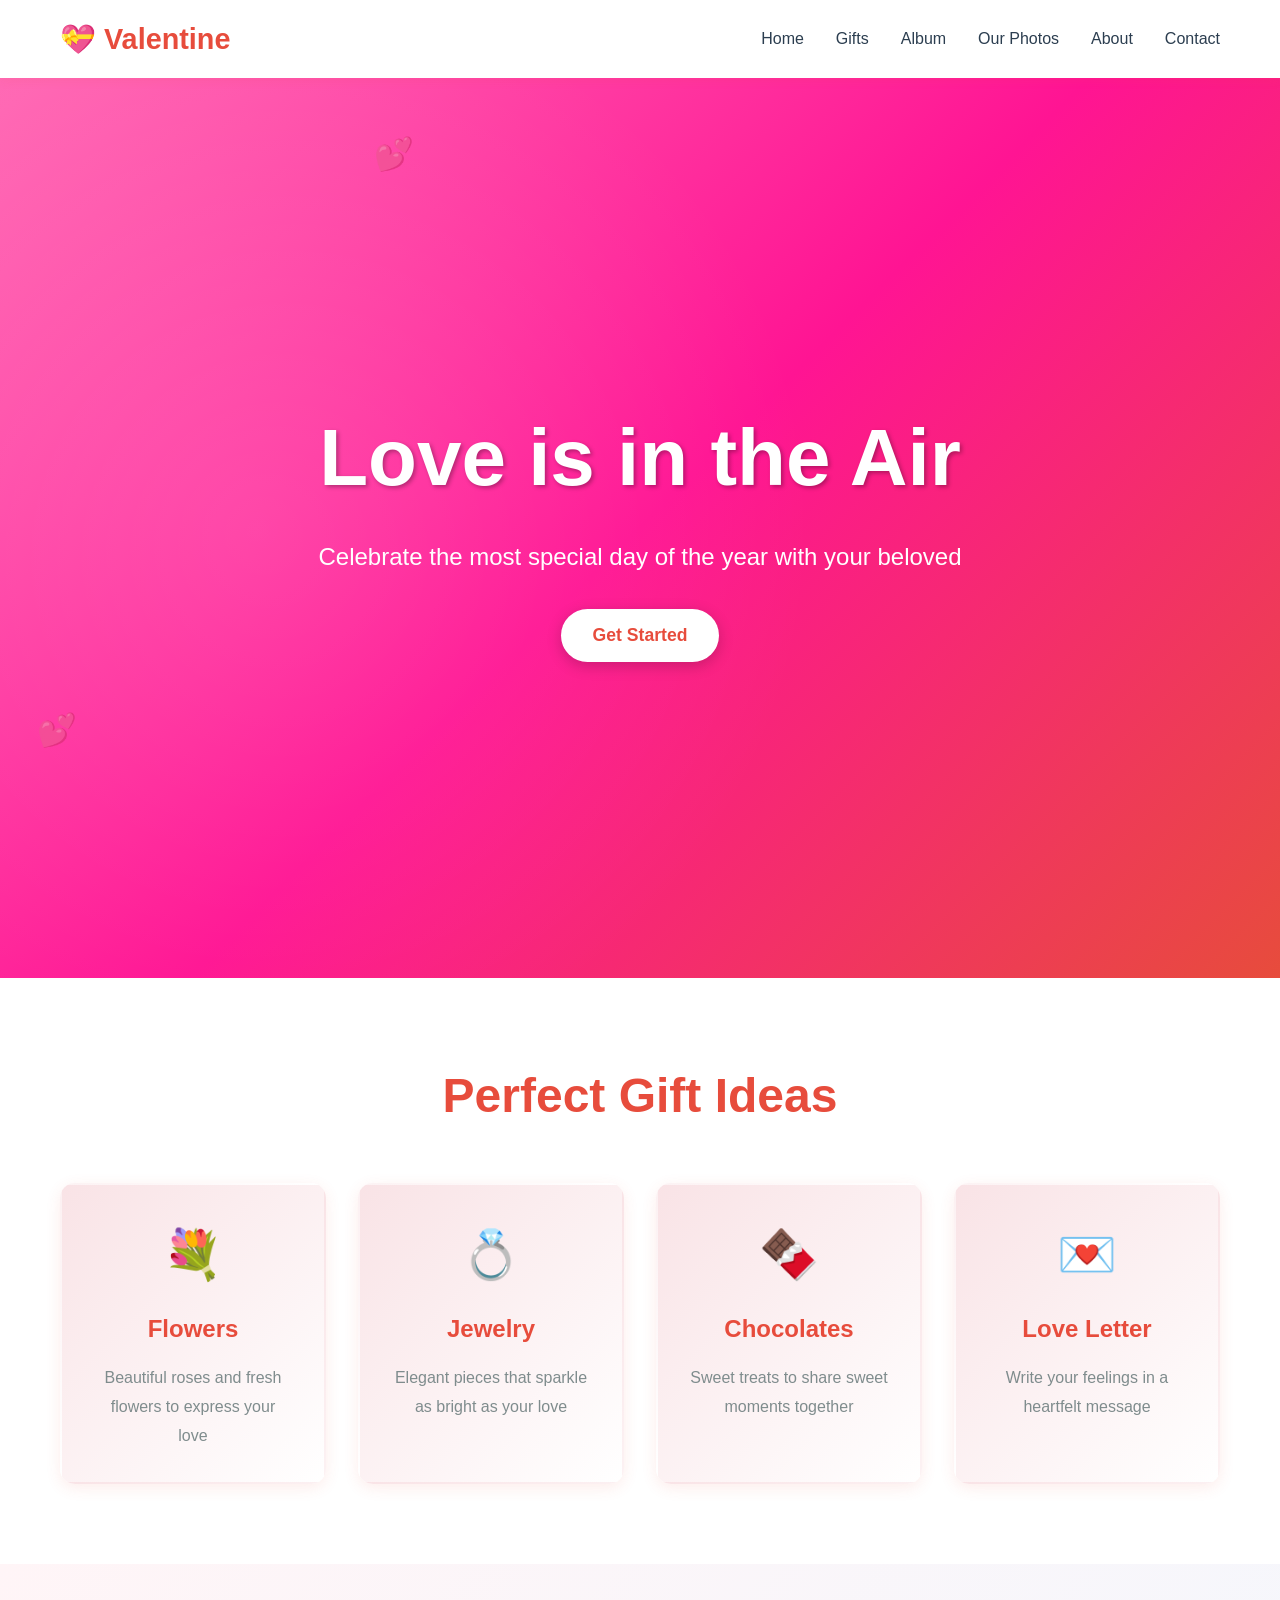
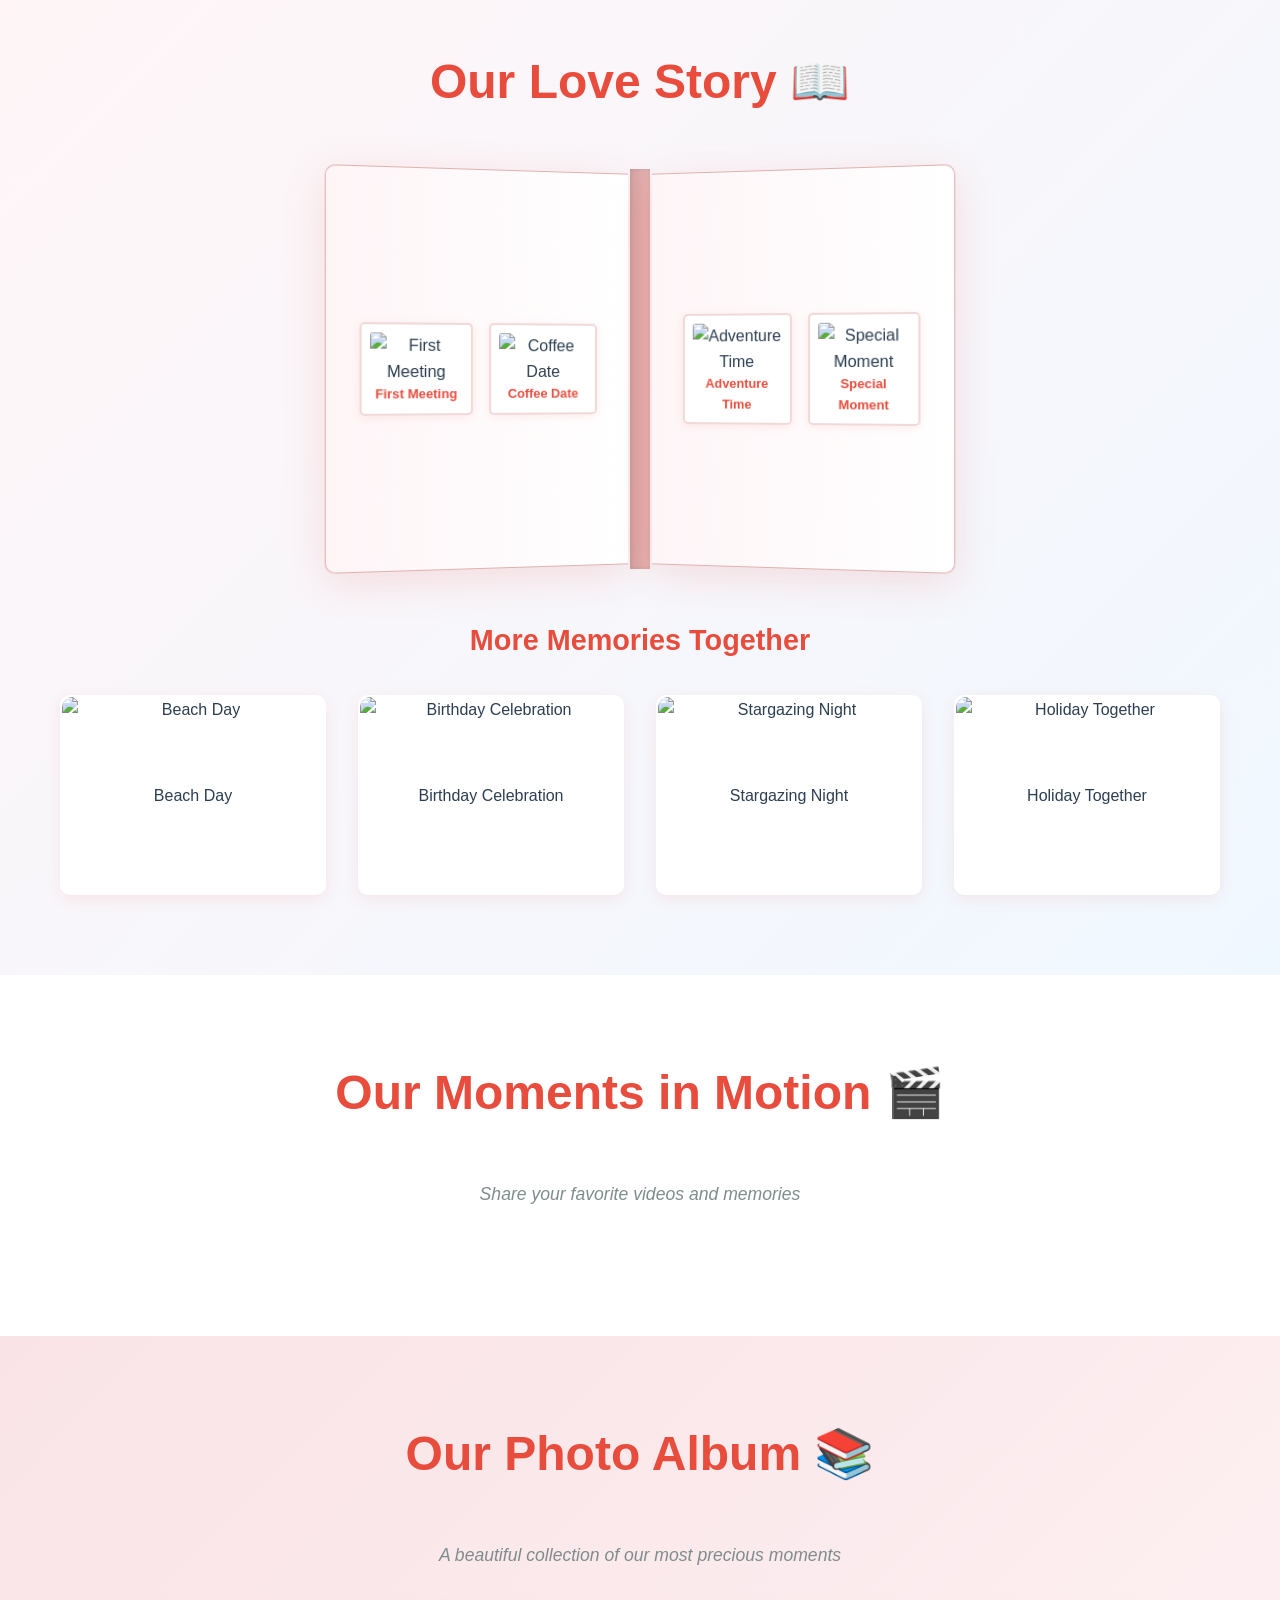
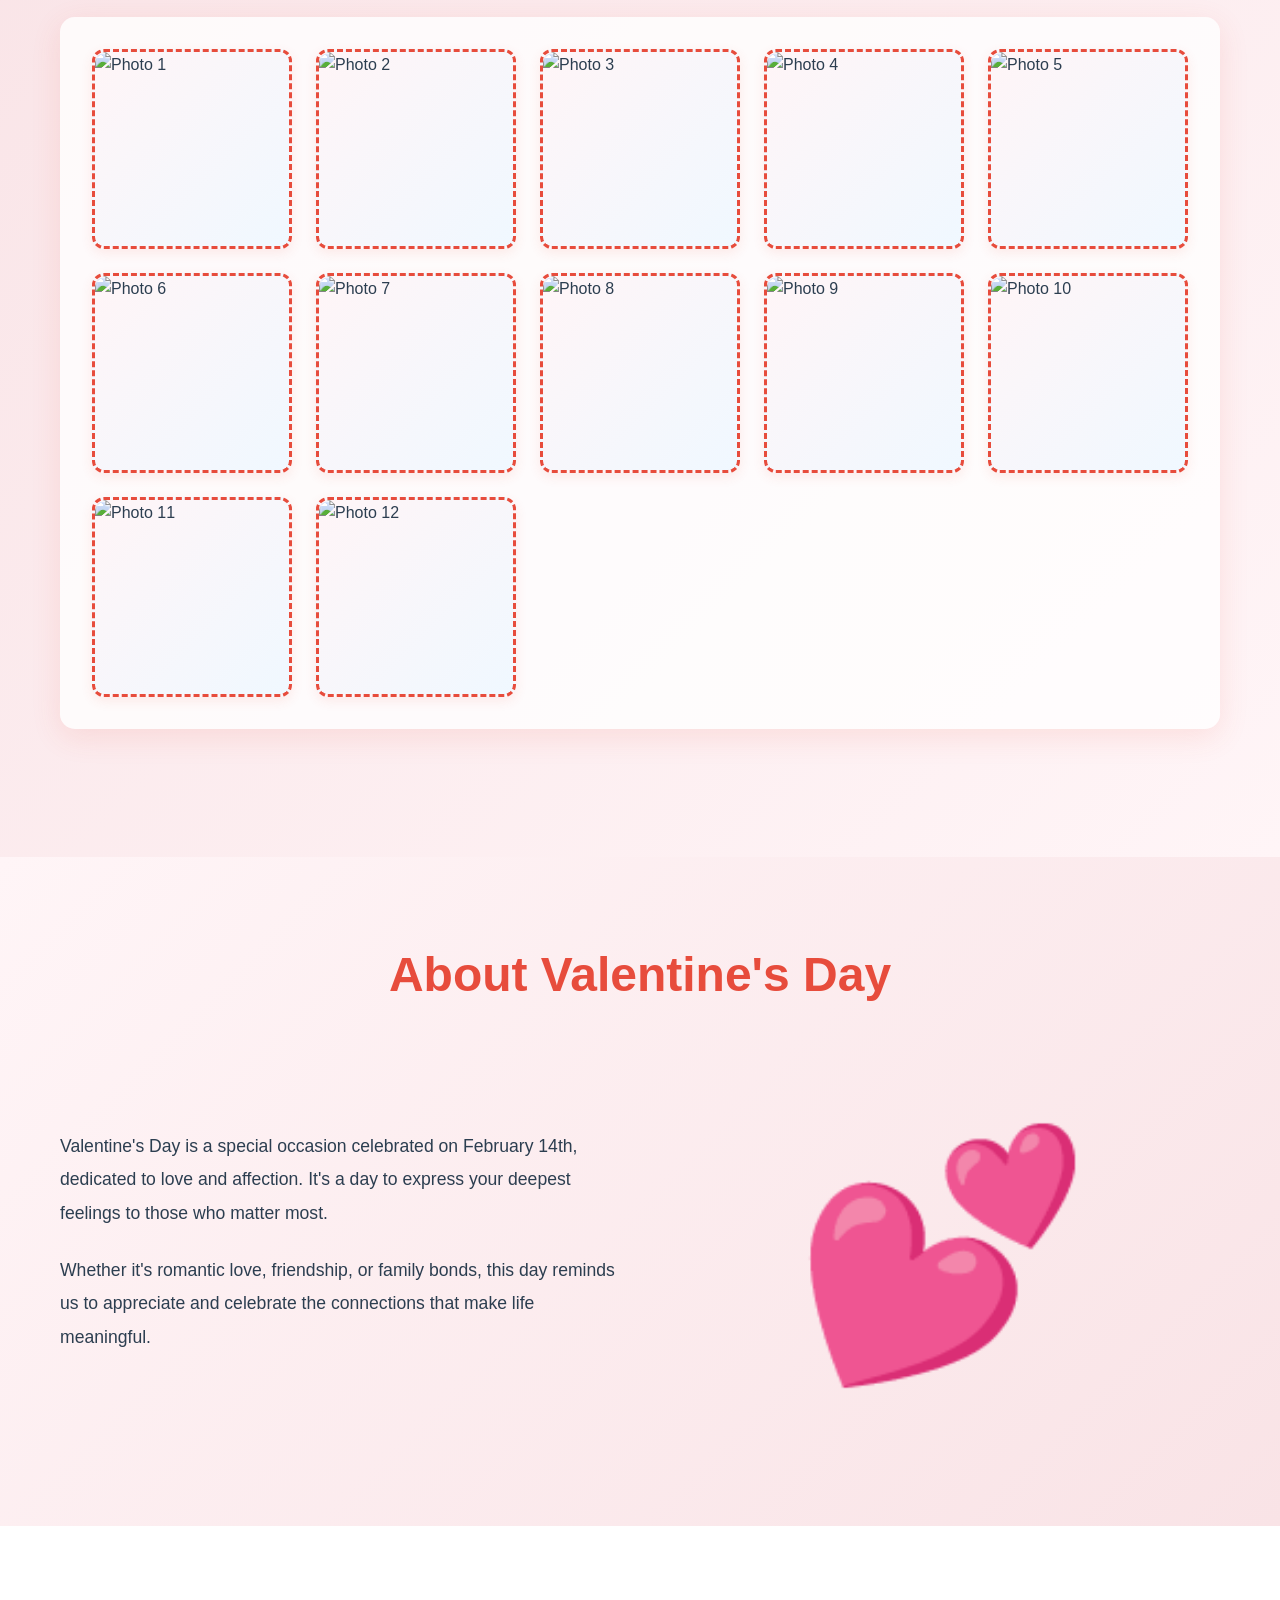
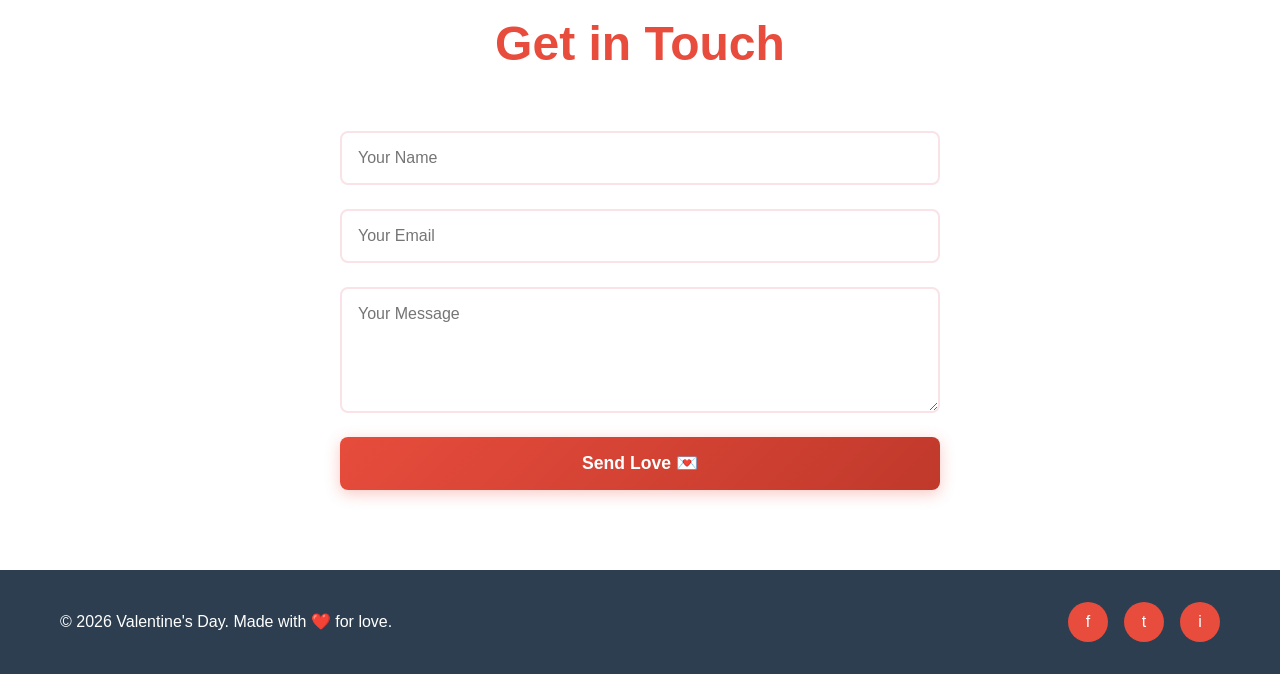
==== commit f7b37d74: "Update script source path in index.html  harus buang patchj folder ketika deploy  Signed-off-by: Cak" ====
--- a/index.html
+++ b/index.html
@@ -311,7 +311,7 @@
 		</div>
 	</footer>
 
-	<script src="../javascript/script.js"></script>
+	<script src="script.js"></script>
 </body>
 
 </html>
